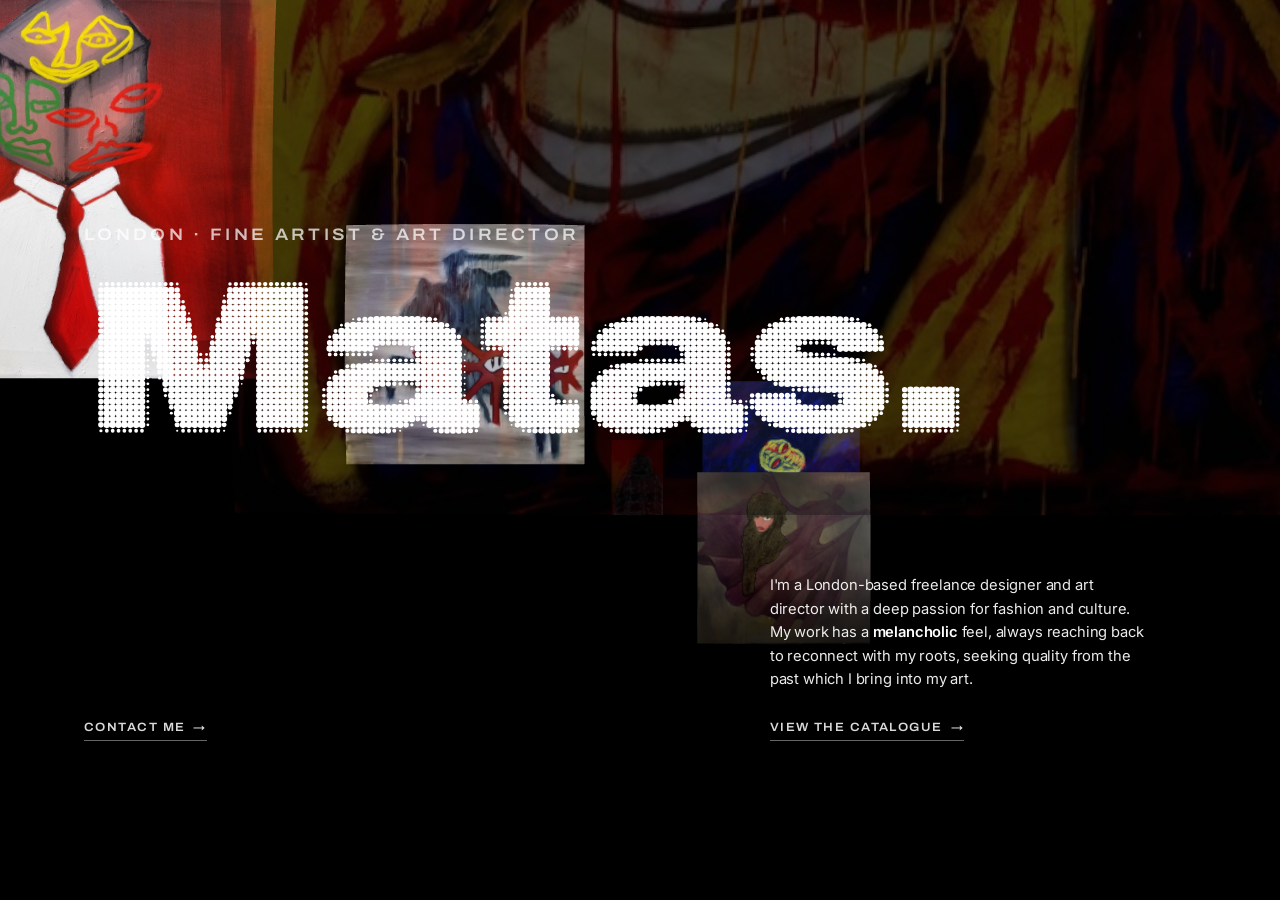
==== index.html @ 2c416d6d "Load paintings fast: 800px copies for the gallery, fade panels in once loaded The 3D gallery showed " ====
<!doctype html>
<html lang="en">
<head>
<meta charset="utf-8">
<meta name="viewport" content="width=device-width, initial-scale=1">
<title>Matas — London Fine Artist | Original Expressionist Paintings</title>
<meta name="description" content="Original expressionist paintings by Matas, London-based fine artist and art director. Oil and acrylic on canvas and banknotes, exploring identity and the self.">
<link rel="canonical" href="https://mat4s.com/">
<meta name="robots" content="index, follow, max-image-preview:large">
<meta name="author" content="Matas">
<meta name="theme-color" content="#000000">
<meta name="apple-mobile-web-app-status-bar-style" content="black-translucent">
<meta property="og:type" content="website">
<meta property="og:site_name" content="Matas — Fine Art">
<meta property="og:title" content="Matas — London Fine Artist | Original Expressionist Paintings">
<meta property="og:description" content="Original expressionist paintings by Matas, London-based fine artist and art director. Oil and acrylic on canvas and banknotes, exploring identity and the self.">
<meta property="og:url" content="https://mat4s.com/">
<meta property="og:image" content="https://mat4s.com/assets/img-new-10.jpg">
<meta property="og:image:alt" content="Painting by Matas, London-based fine artist">
<meta property="og:locale" content="en_GB">
<meta name="twitter:card" content="summary_large_image">
<meta name="twitter:title" content="Matas — London Fine Artist | Original Expressionist Paintings">
<meta name="twitter:description" content="Original expressionist paintings by Matas, London-based fine artist and art director. Oil and acrylic on canvas and banknotes, exploring identity and the self.">
<meta name="twitter:image" content="https://mat4s.com/assets/img-new-10.jpg">
<link rel="icon" href="favicon.svg" type="image/svg+xml">
<link rel="icon" href="favicon-32.png" sizes="32x32" type="image/png">
<link rel="icon" href="icon-512.png" sizes="512x512" type="image/png">
<link rel="apple-touch-icon" href="apple-touch-icon.png">
<link rel="preconnect" href="https://fonts.googleapis.com"><link rel="preconnect" href="https://fonts.gstatic.com" crossorigin><link href="https://fonts.googleapis.com/css2?family=Archivo:wdth,wght@100..125,500..900&family=Inter:wght@400;500;600&display=swap" rel="stylesheet">
<link rel="stylesheet" href="styles.css?v=mvtrc8kt">
</head>
<script type="application/ld+json">{"@context":"https://schema.org","@type":"Person","name":"Matas","alternateName":"Matas — Fine Artist","url":"https://mat4s.com","email":"mailto:matas@mail.com","jobTitle":["Fine Artist","Painter","Art Director"],"hasOccupation":{"@type":"Occupation","name":"Fine Artist","occupationLocation":{"@type":"City","name":"London"}},"description":"London-based fine artist and art director working in oil and acrylic on canvas and on banknotes, exploring identity, corruption, money and the erosion of the self.","disambiguatingDescription":"Contemporary expressionist painter based in London, not the Danish retail chain of the same name.","address":{"@type":"PostalAddress","addressLocality":"London","addressCountry":"GB"},"nationality":{"@type":"Country","name":"Lithuania"},"knowsAbout":["Expressionist painting","Oil painting","Contemporary art","Figurative painting","Art direction"],"sameAs":["https://www.instagram.com/bloodtvx/"],"mainEntityOfPage":{"@type":"WebPage","@id":"https://mat4s.com/"}}</script>
<script type="application/ld+json">{"@context":"https://schema.org","@type":"WebSite","name":"Matas — Fine Art","url":"https://mat4s.com","inLanguage":"en-GB","author":{"@type":"Person","name":"Matas"}}</script>
<body class="gallery-page">
  <div class="gallery-overlay">
    <div class="gallery-root"><canvas id="gl" aria-hidden="true"></canvas></div>
    <section class="hero">
      <div class="wrap">
        <div class="hero-grid">
          <div>
            <p class="hero-role">London · Fine Artist &amp; Art Director</p>
            <h1 class="hero-mark outline">Matas<span class="dot">.</span></h1>
          </div>
          <div class="hero-foot">
            <nav class="hero-nav" aria-label="Sections">
              <a class="g-catalogue g-contact-desktop" href="mailto:matas@mail.com">Contact me <span aria-hidden="true">&rarr;</span></a>
            </nav>
            <div>
              <p class="hero-lede">I'm a London-based freelance designer and art director with a deep passion for fashion and culture. My work has a <span class="accent">melancholic</span> feel, always reaching back to reconnect with my roots, seeking quality from the past which I bring into my art.</p>
              <div class="g-links">
                <a class="g-catalogue" href="art.html">View the catalogue <span aria-hidden="true">&rarr;</span></a>
                <a class="g-catalogue g-contact-mobile" href="mailto:matas@mail.com">Contact me <span aria-hidden="true">&rarr;</span></a>
              </div>
            </div>
          </div>
        </div>
      </div>
    </section>
  </div>

  <!-- Text alternative for the WebGL gallery above. The canvas is aria-hidden,
       so this is the only way screen readers (and search crawlers) can reach the
       work shown in it. Same content, non-visual form. -->
  <section class="sr-only" aria-label="Paintings shown in the gallery">
    <h2>Paintings by Matas, London fine artist</h2>
    <p>Matas is a fine artist and painter based in London, working in oil and acrylic
    on canvas and on banknotes. These original expressionist paintings by Matas circle
    identity, corruption, money and the slow erosion of the self. Matas is available
    for commissions and gallery enquiries in London and internationally.</p>
    <ul>
      <li><a href="art.html">Work 018 — Oil on canvas, 2026, 110 × 200 cm</a></li>
      <li><a href="art.html">Work 017 — Oil on canvas, 2026, 200 × 200 cm</a></li>
      <li><a href="art.html">Work 015 — Oil on canvas, 2026, 75 × 70 cm</a></li>
      <li><a href="art.html">Work 014 — Oil on canvas, 2026, 60 × 60 cm</a></li>
      <li><a href="art.html">Work 013 — Oil on canvas, 2026, 100 × 100 cm</a></li>
      <li><a href="art.html">Work 012 — Oil on canvas, 2025, 120 × 120 cm</a></li>
      <li><a href="art.html">Work 011 — Oil on canvas, 2025, 60 × 60 cm</a></li>
      <li><a href="art.html">Work 010 — Acrylic on canvas, 2024, 100 × 150 cm</a></li>
      <li><a href="art.html">Work 009 — Acrylic on bank note, 2024, 15.5 × 6.6 cm</a></li>
      <li><a href="art.html">Work 008 — Acrylic on bank note, 2024, 15.1 × 6.5 cm</a></li>
      <li><a href="art.html">Work 007 — Oil and acrylic on canvas, 2024, 30 × 30 cm</a></li>
      <li><a href="art.html">Work 006 — Acrylic on canvas, 2023, 100 × 150 cm</a></li>
      <li><a href="art.html">Work 001.1 — Acrylic on bank note, 2023, 15.6 × 6.6 cm</a></li>
      <li><a href="art.html">Work 005 — Oil on canvas, 2022, 100 × 150 cm</a></li>
      <li><a href="art.html">Work 004 — Acrylic on canvas, 2022, 50 × 50 cm</a></li>
      <li><a href="art.html">Work 003 — Acrylic on canvas, 2022, 100 × 150 cm</a></li>
      <li><a href="art.html">Work 002 — Acrylic on canvas, 2022, 50 × 70 cm</a></li>
      <li><a href="art.html">Work 001 — Acrylic on canvas, 2022, 100 × 150 cm</a></li>
    </ul>
    <p><a href="art.html">View the full catalogue of 18 paintings</a></p>
  </section>

  <noscript>
    <div class="g-fallback">
      <p class="g-fallback-mark">Matas<span class="dot">.</span></p>
      <p>London-based fine artist. <a href="art.html">View the catalogue</a> · <a href="mailto:matas@mail.com">Contact</a></p>
    </div>
  </noscript>

  <script>window.__MATAS_WORKS__ = ["assets/thumbs/img-cd3be181-369c-4c3b-9103-0a0d3c45fcec.jpg","assets/thumbs/img-d51b01d7-4450-4bf9-b7cd-f0d9324e289b.jpg","assets/thumbs/img-a86574f8-7e68-40d0-95b6-8b289221bf09.jpg","assets/thumbs/img-b364f682-e3d1-416a-80cf-90b556a73d99.jpg","assets/thumbs/img-b01cbe59-e2d8-43f0-8ff6-9f8cd67b78cc.jpg","assets/thumbs/img-81e28c86-865a-480e-8396-a0b910a30fb2.jpg","assets/thumbs/img-8b59a1f1-c239-43d4-9979-f3254cedb56a.jpg","assets/thumbs/img-45a74f5e-d016-427e-a1b7-248f466e1ce7.jpg","assets/thumbs/img-8d0863b2-504a-43ad-9a31-b4f67ece96c8.jpg","assets/thumbs/img-9c4986b9-90ee-48c9-8bc0-05dc934ac0ad.jpg","assets/thumbs/img-a5b54075-f5e3-4a4c-98c6-930391dec989.jpg","assets/thumbs/img-8cd8e54d-08d6-4fa5-ba80-a523fd7424c2.jpg","assets/thumbs/img-new-05.jpg","assets/thumbs/img-new-06.jpg","assets/thumbs/img-new-07.jpg","assets/thumbs/img-new-08.jpg","assets/thumbs/img-new-10.jpg","assets/thumbs/img-new-11.jpg"];</script>
  <script type="importmap">{"imports":{"three":"./vendor/three.module.min.js"}}</script>
  <script type="module" src="gallery.js?v=mvtrc8kt"></script>
  <script type="module" src="halftone.js?v=mvtrc8kt"></script>
</body></html>
---- styles.css ----
/* =========================================================================
   Matas — fine art portfolio
   Soft Structuralism: silver-grey field, massive wide display type,
   floating works with soft diffused shadows, one electric-blue accent.
   ========================================================================= */

:root {
  --bg:        #f1f1ef;
  --bg-tint:   #e9e9e6;
  --ink:       #161616;
  --muted:     #6f6f6c;
  --faint:     #9b9b97;
  --line:      rgba(22, 22, 22, 0.12);
  --line-soft: rgba(22, 22, 22, 0.07);
  --accent:    #4300ff;
  --accent-12: rgba(67, 0, 255, 0.12);
  --paper:     #fbfbfa;

  /* deep electric blue used full-bleed on the home page */
  --blue:      #4300ff;
  --blue-deep: #2e00c4;
  --outline:   #ececec;   /* near-white text outline, matches original */

  --display: "Archivo", "Arial Narrow", system-ui, sans-serif;
  --body:    "Inter", system-ui, -apple-system, sans-serif;

  --shadow-rest:  0 18px 40px -28px rgba(20, 20, 35, 0.45);
  --shadow-lift:  0 50px 90px -40px rgba(20, 20, 40, 0.55);

  --ease: cubic-bezier(0.32, 0.72, 0, 1);
  --maxw: 1240px;
  --gutter: clamp(20px, 5vw, 72px);
}

/* ----- reset ----------------------------------------------------------- */
*, *::before, *::after { box-sizing: border-box; }
html { -webkit-text-size-adjust: 100%; scroll-behavior: smooth; }
body {
  margin: 0;
  background: var(--bg);
  color: var(--ink);
  font-family: var(--body);
  font-size: 16px;
  line-height: 1.5;
  letter-spacing: -0.01em;
  -webkit-font-smoothing: antialiased;
  text-rendering: optimizeLegibility;
  overflow-x: hidden;
}
img { display: block; max-width: 100%; height: auto; }
a { color: inherit; text-decoration: none; }
button { font: inherit; }

::selection { background: var(--accent); color: #fff; }

/* ----- home: deep-blue field, white type ------------------------------- */
body.theme-blue {
  background: var(--blue);
  color: #fff;
}
body.theme-blue ::selection { background: #fff; color: var(--blue); }

/* subtle paper grain over the whole field */
body::after {
  content: "";
  position: fixed;
  inset: 0;
  z-index: 60;
  pointer-events: none;
  opacity: 0.035;
  background-image: url("data:image/svg+xml;utf8,<svg xmlns='http://www.w3.org/2000/svg' width='160' height='160'><filter id='n'><feTurbulence type='fractalNoise' baseFrequency='0.85' numOctaves='2' stitchTiles='stitch'/></filter><rect width='100%25' height='100%25' filter='url(%23n)'/></svg>");
  mix-blend-mode: multiply;
}

/* screen-reader-only: text alternatives for canvas/visual content. Present in
   the DOM and read by assistive tech and crawlers, but not painted. */
.sr-only {
  position: absolute;
  width: 1px; height: 1px;
  padding: 0; margin: -1px;
  overflow: hidden;
  clip: rect(0, 0, 0, 0);
  white-space: nowrap;
  border: 0;
}

/* ----- layout helpers -------------------------------------------------- */
.wrap { width: 100%; max-width: var(--maxw); margin: 0 auto; padding-inline: var(--gutter); }
.eyebrow {
  font-size: 11px;
  letter-spacing: 0.28em;
  text-transform: uppercase;
  color: var(--faint);
  font-weight: 500;
}

/* =========================================================================
   Header / nav
   ========================================================================= */
.site-head {
  position: fixed;
  top: 0; left: 0; right: 0;
  z-index: 50;
  display: flex;
  align-items: center;
  justify-content: space-between;
  padding: clamp(16px, 2.4vw, 26px) var(--gutter);
  color: var(--ink);
}
body.theme-blue .site-head { color: #fff; }

/* home only: top bar is hidden until you scroll past the hero, then it
   slides in as a translucent bar */
.site-head.autohide {
  transform: translateY(-115%);
  opacity: 0;
  pointer-events: none;
  transition: transform 0.55s var(--ease), opacity 0.4s var(--ease), background 0.4s var(--ease);
}
.site-head.autohide.shown {
  transform: none;
  opacity: 1;
  pointer-events: auto;
  background: rgba(38, 0, 175, 0.94);   /* solid enough that white nav always reads, even over the white section */
  -webkit-backdrop-filter: blur(12px);
          backdrop-filter: blur(12px);
  border-bottom: 1px solid rgba(255, 255, 255, 0.16);
}
/* keep the brand + nav white whenever the bar is shown */
.site-head.autohide.shown, .site-head.autohide.shown .brand .dot { color: #fff; }
.autohide-sentinel { display: block; width: 1px; height: 1px; }
@media (prefers-reduced-motion: reduce) {
  .site-head.autohide { transition: opacity 0.2s linear; }
}

.brand {
  font-family: var(--display);
  font-weight: 800;
  font-stretch: 125%;
  font-size: 18px;
  letter-spacing: 0.02em;
}
.brand .dot { color: var(--accent); }
body.theme-blue .brand .dot { color: #fff; }

.nav { display: flex; gap: clamp(18px, 2.4vw, 40px); }
.nav a {
  position: relative;
  font-size: 13px;
  letter-spacing: 0.01em;
  padding-block: 4px;
  color: inherit;
}
.nav a::after {
  content: "";
  position: absolute;
  left: 0; bottom: 0;
  width: 100%; height: 1px;
  background: currentColor;
  transform: scaleX(0);
  transform-origin: right;
  transition: transform 0.5s var(--ease);
}
.nav a:hover::after, .nav a:focus-visible::after { transform: scaleX(1); transform-origin: left; }
.nav a[aria-current="page"]::after { transform: scaleX(1); }
.nav .muted-link { opacity: 0.6; }

:focus-visible { outline: 2px solid var(--accent); outline-offset: 3px; border-radius: 2px; }

/* =========================================================================
   Home — hero
   ========================================================================= */
/* outlined display type — transparent fill + stroke, as in the original */
.outline {
  color: transparent;
  -webkit-text-stroke: 1.5px var(--outline);
  text-stroke: 1.5px var(--outline);
  paint-order: stroke fill;
}
@supports not ((-webkit-text-stroke: 1px #000) or (text-stroke: 1px #000)) {
  .outline { color: #fff; }   /* graceful fallback */
}

.hero {
  min-height: 100svh;
  display: flex;
  align-items: center;
  padding-top: clamp(110px, 14vh, 180px);
  padding-bottom: clamp(40px, 7vh, 80px);
}
.hero .wrap { width: 100%; }

.hero-grid { display: grid; grid-template-columns: 1fr; gap: clamp(28px, 5vw, 64px); }
.hero-role {
  font-family: var(--display);
  font-weight: 600;
  font-stretch: 112%;
  font-size: clamp(13px, 1.3vw, 17px);
  text-transform: uppercase;
  letter-spacing: 0.2em;
  color: rgba(255, 255, 255, 0.72);
  margin: 0 0 clamp(14px, 2vw, 26px);
}
.hero-mark {
  font-family: var(--display);
  font-weight: 900;
  font-stretch: 118%;
  line-height: 0.82;
  letter-spacing: -0.012em;
  font-size: clamp(64px, 16.5vw, 260px);
  margin: 0;
  white-space: nowrap;
}
.hero-mark .dot,
.section-title .dot {
  -webkit-text-fill-color: #fff;
  color: #fff;
  -webkit-text-stroke-width: 0;
  text-stroke: 0;
}

/* name above, nav + description below */
.hero-foot {
  display: grid;
  grid-template-columns: 1fr minmax(280px, 0.7fr);
  gap: clamp(28px, 6vw, 90px);
  align-items: end;
  margin-top: clamp(28px, 5vw, 70px);
}
.hero-nav { display: flex; flex-direction: column; gap: 10px; font-size: clamp(15px, 1.4vw, 18px); }
.hero-nav a {
  position: relative; width: max-content;
  font-style: italic;
  border: 1px solid rgba(255, 255, 255, 0.9);
  padding: 8px 18px;
  transition: background 0.35s var(--ease), color 0.35s var(--ease), border-color 0.35s var(--ease);
}
.hero-nav a:hover, .hero-nav a:focus-visible {
  background: #fff; border-color: #fff; color: var(--blue);
}

.hero-lede {
  font-size: clamp(14px, 1.15vw, 16px);
  line-height: 1.6;
  color: rgba(255, 255, 255, 0.92);
  max-width: 42ch;
  margin: 0;
}
.hero-lede .accent { color: #fff; font-weight: 600; }

.scroll-cue {
  display: inline-flex;
  align-items: center;
  gap: 10px;
  margin-top: 26px;
  font-size: 12px;
  letter-spacing: 0.12em;
  text-transform: uppercase;
  color: rgba(255, 255, 255, 0.6);
}
.scroll-cue .line {
  width: 46px; height: 1px; background: #fff; opacity: 0.6;
  transform-origin: left;
  animation: cue 2.4s var(--ease) infinite;
}
@keyframes cue { 0%,100%{ transform: scaleX(0.4);} 50%{ transform: scaleX(1);} }

/* =========================================================================
   Home — full-screen infinite 3D gallery
   ========================================================================= */
.gallery-page {
  height: 100svh;
  overflow: hidden;
  background: #000;
  color: #fff;
  cursor: grab;
}
.gallery-page:active { cursor: grabbing; }
.gallery-page::after { opacity: 0; }   /* drop the paper grain over the gallery */
/* the canvas lives INSIDE .gallery-overlay (not a fixed sibling) so that the
   headline's mix-blend-mode shares one stacking context with it — CSS
   blending only composites within a single stacking context, so a sibling
   .gallery-root under <body> would never be visible to the blend at all */
.gallery-root {
  position: absolute; inset: 0; z-index: 0;
  touch-action: none;
  pointer-events: auto;
}
.gallery-root #gl { display: block; width: 100%; height: 100%; }

.gallery-overlay {
  position: fixed; inset: 0; z-index: 10;
  pointer-events: none;
}
.gallery-overlay a { pointer-events: auto; }
/* the original hero layout, reused as the overlay so positioning is unchanged */
.gallery-overlay .hero { position: relative; z-index: 1; min-height: 100svh; }

/* small text links (catalogue + contact) */
.g-catalogue {
  display: inline-flex; align-items: center; gap: 8px;
  font-family: var(--display); font-weight: 600; font-stretch: 108%;
  text-transform: uppercase; letter-spacing: 0.12em;
  font-size: 12px; color: rgba(255, 255, 255, 0.85);
  border-bottom: 1px solid rgba(255, 255, 255, 0.4);
  padding-bottom: 4px;
  transition: color 0.3s var(--ease), border-color 0.3s var(--ease);
}
.g-catalogue span { transition: transform 0.3s var(--ease); }
.g-catalogue:hover, .g-catalogue:focus-visible { color: #fff; border-color: #fff; }
.g-catalogue:hover span { transform: translateX(4px); }

.g-links { margin-top: 26px; display: flex; flex-direction: column; align-items: flex-start; gap: 14px; }
.g-contact-mobile { display: none; }

/* the contact link sits where the nav buttons were — undo the button styling */
.hero-nav .g-catalogue {
  border: none; border-bottom: 1px solid rgba(255, 255, 255, 0.4);
  padding: 0 0 4px; font-style: normal; width: max-content;
}
.hero-nav .g-catalogue:hover, .hero-nav .g-catalogue:focus-visible {
  background: transparent; color: #fff; border-color: #fff;
}

/* the big Matas inverts against paintings passing behind it (template's
   exclusion blend); eyebrow, lede and links stay untouched */
.gallery-overlay .hero-mark { mix-blend-mode: exclusion; }

/* halftone.js prints the big Matas as dots on a canvas inside the h1, so the
   exclusion blend above still applies; the DOM text stays for selection/SEO
   but goes invisible once the canvas is ready (.is-halftone) */
.gallery-overlay .hero-mark { position: relative; }
.hero-mark .hm-base { display: inline-block; width: 0; height: 0; vertical-align: baseline; }
.hero-mark .hm-canvas { position: absolute; pointer-events: none; }
.gallery-overlay .hero-mark.is-halftone,
.gallery-overlay .hero-mark.is-halftone .dot {
  -webkit-text-stroke-color: transparent; text-stroke-color: transparent;
  -webkit-text-fill-color: transparent; color: transparent;
}

/* desktop: slightly heavier outline on the big Matas */
@media (min-width: 901px) {
  .gallery-overlay .hero-mark { -webkit-text-stroke-width: 2px; text-stroke-width: 2px; }
}

/* mobile: quieter eyebrow; nav buttons gone (space kept); contact joins the links */
@media (max-width: 640px) {
  .gallery-overlay .hero-role { font-size: 10px; letter-spacing: 0.24em; opacity: 0.85; }
  .g-contact-desktop { visibility: hidden; }
  .g-contact-mobile { display: inline-flex; }
  /* smaller so the links read as a footnote to the lede, not louder than it */
  .gallery-overlay .g-catalogue { font-size: 10px; letter-spacing: 0.1em; gap: 6px; }
  .gallery-overlay .g-links { gap: 10px; }
}

.g-fallback { position: fixed; inset: 0; display: flex; flex-direction: column; align-items: center; justify-content: center; gap: 14px; text-align: center; color: #fff; padding: 24px; }
.g-fallback-mark { font-family: var(--display); font-weight: 900; font-size: clamp(48px, 12vw, 140px); margin: 0; line-height: 0.9; }
.g-fallback .dot { color: var(--accent); }
.g-fallback a { color: #fff; text-decoration: underline; text-underline-offset: 3px; }

@media (prefers-reduced-motion: reduce) {
  .gallery-page { cursor: default; }
}

/* =========================================================================
   Home — selected works mosaic
   ========================================================================= */
.works {
  padding-block: clamp(48px, 8vh, 120px);
  border-top: 1px solid rgba(255, 255, 255, 0.18);
}
/* fine-art mosaic sits on its own white band */
.section-light {
  background: #ffffff;
  color: var(--ink);
  border-top: none;
}
.section-light .section-title.outline { -webkit-text-stroke-color: rgba(20, 20, 20, 0.88); text-stroke-color: rgba(20, 20, 20, 0.88); }
.section-light .section-title .dot { -webkit-text-fill-color: var(--accent); color: var(--accent); -webkit-text-stroke-width: 0; }
.section-light .section-link { color: var(--ink); border-bottom-color: rgba(20, 20, 20, 0.3); }
.section-light .section-link:hover { border-bottom-color: var(--ink); }
.section-head {
  display: flex;
  align-items: baseline;
  justify-content: space-between;
  gap: 20px;
  margin-bottom: clamp(28px, 4vw, 56px);
  flex-wrap: wrap;
}
.section-title {
  font-family: var(--display);
  font-weight: 900;
  font-stretch: 122%;
  font-size: clamp(34px, 6vw, 92px);
  letter-spacing: -0.015em;
  line-height: 0.9;
  margin: 0;
}
.works-lead {
  font-family: var(--display);
  font-weight: 700;
  font-stretch: 104%;
  font-size: clamp(18px, 2.4vw, 34px);
  line-height: 1.16;
  letter-spacing: -0.005em;
  text-transform: uppercase;
  max-width: 24ch;
  margin: 0 0 clamp(34px, 5vw, 64px);
}
.section-link {
  display: inline-flex; align-items: center; gap: 10px;
  font-size: 13px; letter-spacing: 0.04em;
  color: #fff;
  padding-bottom: 2px;
  border-bottom: 1px solid rgba(255, 255, 255, 0.35);
  transition: border-color 0.4s var(--ease);
  align-self: flex-end;
}
.section-link:hover { border-bottom-color: #fff; }
.section-link .arrow {
  display: inline-grid; place-items: center;
  width: 32px; height: 32px; border-radius: 50%;
  border: 1px solid rgba(255, 255, 255, 0.45);
  color: #fff;
  transition: transform 0.5s var(--ease), background 0.4s var(--ease), color 0.4s var(--ease);
}
.section-link:hover .arrow { transform: translate(3px, -3px); background: #fff; color: var(--blue); }

/* masonry — full paintings, never cropped */
/* flex-column masonry: full pictures, and a hover that expands cleanly
   (CSS multicol used to clip the scaled tile, so we use real columns) */
.mosaic {
  display: flex;
  align-items: flex-start;
  gap: clamp(12px, 1.6vw, 24px);
}
.mcol {
  flex: 1 1 0;
  min-width: 0;
  display: flex;
  flex-direction: column;
  gap: clamp(12px, 1.6vw, 24px);
}
.tile {
  position: relative;
  display: block;
  background: rgba(0, 0, 0, 0.12);
  transform-origin: center;
  transition: transform 0.55s var(--ease), box-shadow 0.55s var(--ease);
  will-change: transform;
}
.tile img {
  width: 100%;
  height: auto;            /* full picture, natural aspect ratio */
  display: block;
}
.tile figcaption {
  position: absolute;
  left: 0; right: 0; bottom: 0;
  display: flex; justify-content: flex-end; align-items: end;
  padding: 16px 16px 14px;
  font-size: 12px; letter-spacing: 0.06em; text-transform: uppercase;
  color: #fff;
  background: linear-gradient(to top, rgba(0,0,0,0.5), transparent);
  opacity: 0;
  transform: translateY(8px);
  transition: opacity 0.5s var(--ease), transform 0.5s var(--ease);
}
.tile figcaption .num { font-family: var(--display); font-weight: 700; font-stretch: 110%; }
/* the whole work grows from its fixed size: it expands, it does not zoom-crop */
.tile:hover { transform: scale(1.06); z-index: 5; box-shadow: 0 40px 80px -30px rgba(0,0,0,0.55); }
.tile:hover figcaption { opacity: 1; transform: translateY(0); }

@media (max-width: 640px) {
  .mosaic { flex-direction: column; }
  .mcol { width: 100%; }
}

/* =========================================================================
   Projects — home sideways scroller + projects page
   ========================================================================= */
.projects-block { padding-block: clamp(60px, 10vh, 140px); border-top: 1px solid rgba(255, 255, 255, 0.18); }
.projects-sub { margin: 14px 0 0; font-size: clamp(14px, 1.2vw, 17px); color: rgba(255, 255, 255, 0.62); max-width: 44ch; }

/* horizontal scroller (edge-to-edge, snaps, drag or wheel) */
.proj-scroller {
  margin-top: clamp(28px, 4vw, 52px);
  overflow-x: auto; overflow-y: hidden;
  scroll-snap-type: x proximity;
  -webkit-overflow-scrolling: touch;
  padding: 22px var(--gutter) 22px;   /* room so hovered cards don't clip at the top */
  cursor: grab;
  scrollbar-width: thin;
  scrollbar-color: rgba(255,255,255,0.3) transparent;
}
.proj-scroller.dragging { cursor: grabbing; scroll-snap-type: none; user-select: none; }
.proj-scroller::-webkit-scrollbar { height: 4px; }
.proj-scroller::-webkit-scrollbar-track { background: rgba(255,255,255,0.08); }
.proj-scroller::-webkit-scrollbar-thumb { background: rgba(255,255,255,0.3); border-radius: 4px; }
.proj-track { display: inline-flex; gap: clamp(14px, 1.6vw, 22px); padding-right: var(--gutter); }

.proj-card {
  scroll-snap-align: start;
  flex: 0 0 auto;
  width: clamp(238px, 25vw, 320px);
  height: clamp(310px, 32vw, 420px);
  display: flex; flex-direction: column; justify-content: space-between;
  padding: clamp(18px, 1.7vw, 26px);
  border: 1px solid rgba(255, 255, 255, 0.18);
  border-radius: 6px;
  background: linear-gradient(158deg, rgba(255,255,255,0.07), rgba(255,255,255,0.02));
  color: #fff;
  position: relative; overflow: hidden;
  transition: transform 0.5s var(--ease), border-color 0.4s var(--ease), background 0.4s var(--ease);
}
.proj-card:hover, .proj-card:focus-visible {
  transform: translateY(-6px);
  border-color: rgba(255, 255, 255, 0.45);
  background: linear-gradient(158deg, rgba(255,255,255,0.12), rgba(255,255,255,0.03));
  outline: none;
}
.proj-top { display: flex; justify-content: space-between; align-items: center; font-size: 11px; letter-spacing: 0.12em; text-transform: uppercase; color: rgba(255,255,255,0.6); }
.proj-n { font-family: var(--display); font-weight: 700; font-stretch: 110%; }
.proj-mid { flex: 1; display: grid; place-items: center; overflow: hidden; }
.proj-ghost {
  font-family: var(--display); font-weight: 900; font-stretch: 118%;
  font-size: clamp(42px, 5.5vw, 76px);
  color: transparent; -webkit-text-stroke: 1px rgba(255,255,255,0.16);
  white-space: nowrap; transition: -webkit-text-stroke-color 0.4s var(--ease);
}
.proj-card:hover .proj-ghost { -webkit-text-stroke-color: rgba(255,255,255,0.32); }
.proj-title { font-family: var(--display); font-weight: 800; font-stretch: 108%; font-size: clamp(20px, 2vw, 28px); margin: 0 0 8px; }
.proj-meta { display: flex; justify-content: space-between; align-items: center; font-size: 12px; color: rgba(255,255,255,0.55); }
.proj-status { color: rgba(255,255,255,0.85); }

.proj-card-end {
  background: #fff; color: var(--blue); border-color: #fff;
  align-items: flex-start; text-decoration: none;
}
.proj-card-end:hover { transform: translateY(-6px); background: #fff; }
.proj-end-label { font-family: var(--display); font-weight: 800; font-stretch: 108%; font-size: clamp(22px, 2.2vw, 32px); line-height: 1.0; }
.proj-end-arrow { font-size: 30px; line-height: 1; }

.proj-hint { margin: 16px 0 0; font-size: 11px; letter-spacing: 0.18em; text-transform: uppercase; color: rgba(255,255,255,0.42); }

/* projects page */
.projects-page { padding-top: clamp(120px, 16vh, 180px); padding-bottom: clamp(60px, 10vh, 120px); }
.pp-eyebrow { font-size: 11px; letter-spacing: 0.28em; text-transform: uppercase; color: rgba(255,255,255,0.6); margin: 0 0 14px; }
.pp-title { font-family: var(--display); font-weight: 900; font-stretch: 122%; font-size: clamp(58px, 14vw, 200px); line-height: 0.84; letter-spacing: -0.02em; margin: 0; }
.pp-title .dot { -webkit-text-fill-color: #fff; color: #fff; -webkit-text-stroke-width: 0; }
.pp-lead { margin: clamp(22px, 3vw, 32px) 0 0; max-width: 56ch; font-size: clamp(15px, 1.5vw, 18px); line-height: 1.6; color: rgba(255,255,255,0.85); }

.pp-list { margin-top: clamp(40px, 6vw, 80px); border-top: 1px solid rgba(255,255,255,0.16); }
.pp-row {
  display: grid;
  grid-template-columns: 54px 1.5fr 1.1fr 70px 1fr;
  gap: clamp(12px, 2vw, 28px); align-items: center;
  padding: clamp(20px, 2.2vw, 32px) 0;
  border-bottom: 1px solid rgba(255,255,255,0.12);
  color: #fff;
  transition: padding-left 0.45s var(--ease), background 0.4s var(--ease);
}
.pp-row:hover { padding-left: 14px; background: linear-gradient(to right, rgba(255,255,255,0.05), transparent); }
.pp-row-n { font-family: var(--display); font-weight: 700; color: rgba(255,255,255,0.5); font-size: 14px; }
.pp-row-title { font-family: var(--display); font-weight: 800; font-stretch: 106%; font-size: clamp(20px, 2.2vw, 32px); }
.pp-row-cat { color: rgba(255,255,255,0.7); font-size: 14px; }
.pp-row-year { color: rgba(255,255,255,0.5); font-size: 14px; }
.pp-row-status { justify-self: end; font-size: 12px; letter-spacing: 0.06em; text-transform: uppercase; color: rgba(255,255,255,0.6); }

@media (max-width: 760px) {
  .pp-row { grid-template-columns: 40px 1fr auto; row-gap: 4px; }
  .pp-row-cat { grid-column: 2; color: rgba(255,255,255,0.6); }
  .pp-row-year { display: none; }
  .pp-row-status { grid-column: 2 / 4; justify-self: start; }
}

/* =========================================================================
   Art gallery
   ========================================================================= */
.gallery-intro {
  padding-top: clamp(120px, 18vh, 240px);
  padding-bottom: clamp(40px, 8vh, 96px);
}
.gallery-intro h1 {
  font-family: var(--display);
  font-weight: 800;
  font-stretch: 125%;
  font-size: clamp(60px, 15vw, 220px);
  line-height: 0.82;
  letter-spacing: -0.02em;
  margin: 18px 0 0;
}
.gallery-intro h1 .dot { color: var(--accent); }
.gallery-intro .sub {
  margin-top: 28px;
  max-width: 52ch;
  font-size: clamp(15px, 1.5vw, 18px);
  color: var(--muted);
  line-height: 1.6;
}
.gallery-count {
  display: flex; gap: 28px; flex-wrap: wrap;
  margin-top: 34px;
  font-size: 13px; color: var(--faint);
  border-top: 1px solid var(--line);
  padding-top: 18px;
}
.gallery-count b { color: var(--ink); font-weight: 600; }
.gallery-count a { color: inherit; border-bottom: 1px solid var(--line); padding-bottom: 2px; transition: color 0.3s var(--ease), border-color 0.3s var(--ease); }
.gallery-count a:hover, .gallery-count a:focus-visible { color: var(--ink); border-color: var(--ink); }

/* catalogue groups — Available, then the Archive of unavailable work */
.cat-group { scroll-margin-top: 90px; }
.cat-head {
  display: flex; align-items: baseline; justify-content: space-between;
  gap: 16px 28px; flex-wrap: wrap;
  padding-top: clamp(26px, 5vh, 56px);
  margin-bottom: clamp(26px, 5vh, 60px);
  border-top: 1px solid var(--line);
}
.cat-group:first-child .cat-head { border-top: 0; padding-top: 0; }
.cat-head h2 {
  font-family: var(--display);
  font-weight: 800; font-stretch: 118%;
  font-size: clamp(30px, 5vw, 64px);
  line-height: 0.9; letter-spacing: -0.015em;
  margin: 0;
}
.cat-head h2 .dot { color: var(--accent); }
.cat-note {
  margin: 0;
  font-size: 12px; letter-spacing: 0.14em; text-transform: uppercase;
  color: var(--faint);
}

.piece {
  display: grid;
  grid-template-columns: 1fr 1fr;
  gap: clamp(28px, 5vw, 90px);
  align-items: center;
  padding-block: clamp(56px, 9vh, 130px);
  border-top: 1px solid var(--line-soft);
}
.piece:nth-child(even) .piece-media { order: 2; }
.piece-media {
  position: relative;
  border-radius: 3px;
  overflow: hidden;
  box-shadow: var(--shadow-rest);
  background: var(--bg-tint);
  transform-origin: center;
  transition: transform 0.55s var(--ease), box-shadow 0.55s var(--ease);
  will-change: transform;
}
.piece-media img {
  width: 100%; height: 100%;
  object-fit: cover;
}
/* the whole painting grows from its fixed size on hover, it does not zoom-crop */
.piece-media:hover { transform: scale(1.05); z-index: 2; box-shadow: var(--shadow-lift); }
/* click target to open the full-size lightbox */
.piece-zoom {
  position: absolute; inset: 0; z-index: 3;
  border: 0; padding: 0; margin: 0; background: transparent;
  cursor: zoom-in; -webkit-appearance: none; appearance: none;
}
.piece-zoom:focus-visible { outline: 2px solid var(--accent); outline-offset: 4px; }

/* ---- lightbox ---- */
.lightbox {
  position: fixed; inset: 0; z-index: 200;
  display: flex; align-items: center; justify-content: center;
  padding: clamp(16px, 4vw, 56px);
  background: rgba(10, 6, 40, 0.86);
  -webkit-backdrop-filter: blur(8px); backdrop-filter: blur(8px);
  opacity: 0; visibility: hidden;
  transition: opacity 0.4s var(--ease), visibility 0.4s var(--ease);
  cursor: zoom-out;
}
.lightbox.open { opacity: 1; visibility: visible; }
.lightbox-figure { margin: 0; max-width: 100%; max-height: 100%; display: flex; flex-direction: column; align-items: center; gap: 14px; transform: scale(0.96); transition: transform 0.45s var(--ease); }
.lightbox.open .lightbox-figure { transform: scale(1); }
.lightbox-img {
  max-width: 100%; max-height: 82vh;
  width: auto; height: auto; object-fit: contain;
  box-shadow: 0 40px 120px -30px rgba(0,0,0,0.7);
  cursor: default;
}
.lightbox-cap { font-size: 12px; letter-spacing: 0.08em; text-transform: uppercase; color: rgba(255,255,255,0.7); }
.lightbox-close {
  position: absolute; top: clamp(14px, 2vw, 26px); right: clamp(14px, 2vw, 30px);
  width: 46px; height: 46px; border-radius: 50%;
  border: 1px solid rgba(255,255,255,0.3); background: rgba(255,255,255,0.06);
  color: #fff; font-size: 26px; line-height: 1; cursor: pointer;
  display: grid; place-items: center;
  transition: background 0.3s var(--ease), transform 0.3s var(--ease);
}
.lightbox-close:hover { background: rgba(255,255,255,0.16); transform: rotate(90deg); }
body.lb-open { overflow: hidden; }
@media (prefers-reduced-motion: reduce) {
  .lightbox, .lightbox-figure { transition: none; }
}

.piece-num {
  font-family: var(--display);
  font-weight: 800;
  font-stretch: 125%;
  font-size: clamp(40px, 6vw, 86px);
  line-height: 0.9;
  letter-spacing: -0.01em;
  color: var(--ink);
}
.piece-num .slash { color: var(--accent); }
.piece-body { font-size: clamp(14.5px, 1.2vw, 16px); line-height: 1.62; color: #2c2c2a; margin: 22px 0 0; }
.piece-tech { font-size: 13.5px; line-height: 1.6; color: var(--muted); margin: 14px 0 0; }

.spec {
  display: grid;
  grid-template-columns: max-content 1fr;
  gap: 6px 26px;
  margin-top: 28px;
  padding-top: 20px;
  border-top: 1px solid var(--line);
  font-size: 13px;
}
.spec dt { color: var(--faint); letter-spacing: 0.04em; }
.spec dd { margin: 0; color: var(--ink); font-weight: 500; }
.price { font-family: var(--display); font-weight: 700; font-stretch: 110%; }
.price.sold { color: var(--faint); font-weight: 600; text-transform: uppercase; letter-spacing: 0.08em; font-size: 12px; font-stretch: 100%; }
.price.avail { color: var(--accent); }

/* print editions — accent is kept for the original enquiry, so prints read as
   the quieter, transactional option rather than competing with it */
.print-opts { display: flex; flex-direction: column; align-items: flex-start; gap: 7px; }
.print-buy {
  display: inline-flex; align-items: baseline; gap: 10px;
  color: var(--ink);
  border-bottom: 1px solid var(--line);
  padding-bottom: 3px;
  transition: border-color 0.3s var(--ease), color 0.3s var(--ease);
}
.print-buy::after { content: "→"; color: var(--faint); transition: transform 0.3s var(--ease), color 0.3s var(--ease); }
.print-buy:hover, .print-buy:focus-visible { border-color: var(--ink); }
.print-buy:hover::after { transform: translateX(3px); color: var(--ink); }
.print-price { font-family: var(--display); font-weight: 700; font-stretch: 110%; }

/* awaiting a Stripe link — deliberately not a link, so it can't be clicked */
.print-soon { display: inline-flex; align-items: baseline; gap: 10px; color: var(--faint); }
.print-soon-tag {
  font-size: 10px; letter-spacing: 0.12em; text-transform: uppercase;
  border: 1px solid var(--line); border-radius: 2px; padding: 2px 6px;
}
a.price.avail { text-decoration: underline; text-underline-offset: 3px; text-decoration-thickness: 1px; }
a.price.avail:hover { text-decoration-thickness: 2px; }

/* =========================================================================
   Footer
   ========================================================================= */
.foot {
  border-top: 1px solid var(--line);
  padding-block: clamp(60px, 10vh, 140px);
}
body.theme-blue .foot { border-top-color: rgba(255, 255, 255, 0.18); }
.foot-grid {
  display: grid;
  grid-template-columns: 1.4fr 1fr;
  gap: 40px;
  align-items: end;
}
.foot-cta { font-family: var(--display); font-weight: 800; font-stretch: 118%; line-height: 0.9; letter-spacing: -0.015em; margin: 0; }
.foot-cta a { font-size: clamp(34px, 7vw, 96px); display: inline-block; transition: color 0.4s var(--ease); }
.foot-cta a:hover { color: var(--accent); }
body.theme-blue .foot-cta a:hover { color: #fff; opacity: 0.7; }
.foot-meta { font-size: 13px; color: var(--muted); display: flex; flex-direction: column; gap: 8px; }
body.theme-blue .foot-meta { color: rgba(255, 255, 255, 0.75); }
.foot-meta a:hover { color: var(--accent); }
body.theme-blue .foot-meta a:hover { color: #fff; }
.foot-bottom {
  display: flex; justify-content: space-between; flex-wrap: wrap; gap: 16px;
  margin-top: clamp(40px, 7vw, 90px);
  font-size: 12px; color: var(--faint);
  letter-spacing: 0.02em;
}
body.theme-blue .foot-bottom { color: rgba(255, 255, 255, 0.55); }

/* =========================================================================
   Constantine-style motion & line devices  (home / theme-blue)
   ========================================================================= */

/* --- thin rule that draws in --- */
.rule {
  height: 1px;
  background: rgba(255, 255, 255, 0.28);
  transform: scaleX(0);
  transform-origin: left;
  transition: transform 1.1s var(--ease);
}
.rule.in, .in .rule { transform: scaleX(1); }
body:not(.theme-blue) .rule { background: var(--line); }

/* ruler with tick marks (top of hero) */
.ruler {
  position: relative;
  height: 16px;
  border-top: 1px solid rgba(255, 255, 255, 0.28);
  background-image: repeating-linear-gradient(
    to right, rgba(255,255,255,0.28) 0 1px, transparent 1px 56px);
  -webkit-mask-image: linear-gradient(to right, transparent, #000 6%, #000 94%, transparent);
          mask-image: linear-gradient(to right, transparent, #000 6%, #000 94%, transparent);
  transform: scaleX(0);
  transform-origin: center;
  transition: transform 1.3s var(--ease);
}
.ruler.in, .in .ruler { transform: scaleX(1); }

/* small mono labels with corner-arrow glyphs */
.tag {
  font-size: 11px;
  letter-spacing: 0.18em;
  text-transform: uppercase;
  color: rgba(255, 255, 255, 0.62);
  display: inline-flex;
  gap: 7px;
  align-items: center;
}
.tag .g { font-size: 13px; opacity: 0.8; }
body:not(.theme-blue) .tag { color: var(--faint); }

/* --- word-by-word reveal (the signature) --- */
[data-words] { --wstep: 0.045s; }
[data-words] .w { display: inline-block; overflow: hidden; vertical-align: top; }
[data-words] .wi {
  display: inline-block;
  color: rgba(255, 255, 255, 0.22);
  transform: translateY(0.05em);
  transition: color 0.55s var(--ease), transform 0.7s var(--ease);
  transition-delay: calc(var(--i, 0) * var(--wstep));
}
[data-words].in .wi { color: #fff; transform: none; }
[data-words] .wi.dim { color: rgba(255, 255, 255, 0.4); }
[data-words].in .wi.dim { color: rgba(255, 255, 255, 0.5); }   /* two-tone accent words stay quieter */
body:not(.theme-blue) [data-words] .wi { color: rgba(20,20,20,0.18); }
body:not(.theme-blue) [data-words].in .wi { color: var(--ink); }
body:not(.theme-blue) [data-words].in .wi.dim { color: rgba(20,20,20,0.4); }

/* --- corner-bracket image frame --- */
.framed { position: relative; }
.framed .brk {
  position: absolute;
  width: 16px; height: 16px;
  border: 1.5px solid currentColor;
  opacity: 0.9;
  transition: transform 0.7s var(--ease) 0.15s, opacity 0.5s var(--ease);
}
.framed .brk.tl { top: -10px; left: -10px;  border-right: 0; border-bottom: 0; transform: translate(8px, 8px); }
.framed .brk.tr { top: -10px; right: -10px; border-left: 0;  border-bottom: 0; transform: translate(-8px, 8px); }
.framed .brk.bl { bottom: -10px; left: -10px;  border-right: 0; border-top: 0; transform: translate(8px, -8px); }
.framed .brk.br { bottom: -10px; right: -10px; border-left: 0;  border-top: 0; transform: translate(-8px, -8px); }
.framed.in .brk, .in .framed .brk { transform: none; }

/* clip-reveal for images */
.clip { clip-path: inset(0 0 100% 0); transition: clip-path 1s var(--ease); }
.clip img { transform: scale(1.08); transition: transform 1.2s var(--ease); }
.clip.in, .in .clip { clip-path: inset(0 0 0 0); }
.clip.in img, .in .clip img { transform: scale(1); }

/* rotating circular badge */
.badge {
  width: 116px; height: 116px;
  position: relative;
  animation: spin 18s linear infinite;
}
.badge svg { width: 100%; height: 100%; }
.badge text { fill: rgba(255,255,255,0.78); font-size: 9.4px; letter-spacing: 3.1px; text-transform: uppercase; font-family: var(--body); }
.badge .core {
  position: absolute; inset: 50% auto auto 50%; transform: translate(-50%,-50%);
  width: 26px; height: 26px; border-radius: 50%;
  border: 1px solid rgba(255,255,255,0.5);
  display: grid; place-items: center;
}
.badge .core::after { content: "↗"; font-size: 13px; color: #fff; }
@keyframes spin { to { transform: rotate(360deg); } }

/* marquee strip */
.marquee {
  border-top: 1px solid rgba(255,255,255,0.18);
  border-bottom: 1px solid rgba(255,255,255,0.18);
  overflow: hidden;
  padding-block: clamp(14px, 2vw, 22px);
}
.marquee-track {
  display: inline-flex;
  gap: 0;
  white-space: nowrap;
  animation: marq 32s linear infinite;
  will-change: transform;
}
.marquee:hover .marquee-track { animation-play-state: paused; }
.marquee-track span {
  font-family: var(--display);
  font-weight: 800;
  font-stretch: 110%;
  font-size: clamp(20px, 3vw, 40px);
  letter-spacing: 0.01em;
  padding-inline: 0.5em;
  color: transparent;
  -webkit-text-stroke: 1px rgba(255,255,255,0.85);
}
.marquee-track .solid { color: #fff; -webkit-text-stroke: 0; }
.marquee-track .star { -webkit-text-stroke: 0; color: rgba(255,255,255,0.6); }
@keyframes marq { to { transform: translateX(-50%); } }

/* statement section */
.statement { padding-block: clamp(80px, 14vh, 200px); border-top: 1px solid rgba(255,255,255,0.18); }
.statement-head {
  font-family: var(--display);
  font-weight: 800;
  font-stretch: 110%;
  font-size: clamp(26px, 4.4vw, 64px);
  line-height: 1.04;
  letter-spacing: -0.01em;
  text-align: center;
  max-width: 18ch;
  margin: 0 auto;
}

/* =========================================================================
   Scroll reveal
   ========================================================================= */
.reveal { opacity: 0; transform: translateY(34px); filter: blur(6px); transition: opacity 0.9s var(--ease), transform 0.9s var(--ease), filter 0.9s var(--ease); }
.reveal.in { opacity: 1; transform: none; filter: none; }
.reveal.d1 { transition-delay: 0.08s; }
.reveal.d2 { transition-delay: 0.16s; }
.reveal.d3 { transition-delay: 0.24s; }

/* load animation for hero */
.load { opacity: 0; transform: translateY(28px); }
.loaded .load { animation: rise 1.1s var(--ease) forwards; }
.loaded .load.l1 { animation-delay: 0.05s; }
.loaded .load.l2 { animation-delay: 0.18s; }
.loaded .load.l3 { animation-delay: 0.30s; }
.loaded .load.l4 { animation-delay: 0.42s; }
@keyframes rise { to { opacity: 1; transform: none; } }

/* =========================================================================
   Responsive
   ========================================================================= */
@media (max-width: 900px) {
  .hero-foot { grid-template-columns: 1fr; align-items: start; gap: 26px; }
  .piece { grid-template-columns: 1fr; gap: 26px; }
  .piece:nth-child(even) .piece-media { order: 0; }
  .foot-grid { grid-template-columns: 1fr; align-items: start; }
}
@media (max-width: 560px) {
  .nav { gap: 16px; }
  .nav .hide-sm { display: none; }
}

@media (prefers-reduced-motion: reduce) {
  * { animation: none !important; transition-duration: 0.001ms !important; scroll-behavior: auto !important; }
  .reveal { opacity: 1; transform: none; filter: none; }
  .load { opacity: 1; transform: none; }
}

/* =========================================================================
   Cart + card checkout (cart.js) — originals and prints on the catalogue
   ========================================================================= */
.buy-line { display: inline-flex; align-items: baseline; flex-wrap: wrap; gap: 6px 12px; }
.print-size { color: var(--ink); }
.cart-add {
  font: inherit; font-family: var(--display); font-weight: 600; font-stretch: 108%;
  font-size: 11px; letter-spacing: 0.12em; text-transform: uppercase;
  color: var(--accent); background: none; border: 1px solid var(--accent-12);
  border-radius: 2px; padding: 4px 9px; cursor: pointer;
  transition: background 0.25s var(--ease), color 0.25s var(--ease), border-color 0.25s var(--ease);
}
.cart-add:hover, .cart-add:focus-visible { background: var(--accent); color: #fff; border-color: var(--accent); }
.cart-add.is-in { color: var(--ink); border-color: var(--line); }
.cart-add:disabled { cursor: default; background: none; color: var(--faint); border-color: var(--line); }

.cart-fab {
  position: fixed; right: clamp(16px, 3vw, 32px); bottom: clamp(16px, 3vw, 32px); z-index: 60;
  display: inline-flex; align-items: center; gap: 10px;
  font-family: var(--display); font-weight: 600; font-stretch: 108%; font-size: 12px;
  letter-spacing: 0.12em; text-transform: uppercase;
  color: #fff; background: var(--ink); border: 0; border-radius: 999px; padding: 12px 18px; cursor: pointer;
  box-shadow: var(--shadow-rest);
}
.cart-fab[hidden] { display: none; }
.cart-fab .cart-count {
  min-width: 22px; height: 22px; border-radius: 11px; background: var(--accent);
  display: inline-grid; place-items: center; font-size: 11px; letter-spacing: 0;
}
.cart-fab.bump { animation: cart-bump 0.45s var(--ease); }
@keyframes cart-bump { 40% { transform: scale(1.08); } }

.cart-scrim {
  position: fixed; inset: 0; z-index: 70; background: rgba(15, 15, 18, 0.28);
  opacity: 0; transition: opacity 0.3s var(--ease);
}
.cart-scrim.on { opacity: 1; }
.cart {
  position: fixed; top: 0; right: 0; bottom: 0; z-index: 80;
  width: min(400px, 100vw); display: flex; flex-direction: column;
  background: var(--paper); color: var(--ink); box-shadow: var(--shadow-lift);
  transform: translateX(104%); transition: transform 0.38s var(--ease);
  visibility: hidden;
}
.cart.open { transform: none; visibility: visible; }
.cart:not(.open) { transition: transform 0.38s var(--ease), visibility 0s 0.38s; }
.cart-head {
  display: flex; align-items: center; justify-content: space-between;
  padding: 22px 22px 16px; border-bottom: 1px solid var(--line);
}
.cart-head h2 {
  margin: 0; font-family: var(--display); font-weight: 800; font-stretch: 118%;
  font-size: 22px; display: flex; align-items: center; gap: 10px;
}
.cart-head .cart-count { font-size: 13px; color: var(--faint); font-weight: 600; }
.cart-close { font-size: 26px; line-height: 1; background: none; border: 0; color: var(--muted); cursor: pointer; padding: 4px 8px; }
.cart-close:hover { color: var(--ink); }
.cart-items { list-style: none; margin: 0; padding: 8px 22px; overflow-y: auto; flex: 1; min-height: 0; }
.cart-empty { margin: 0; padding: 0 22px; color: var(--muted); font-size: 14px; }
.cart-empty[hidden] { display: none; }
.cart-line {
  display: grid; grid-template-columns: 58px 1fr auto; gap: 14px; align-items: start;
  padding: 14px 0; border-bottom: 1px solid var(--line-soft);
  animation: cart-in 0.28s var(--ease);
}
@keyframes cart-in { from { opacity: 0; transform: translateY(6px); } }
.cart-line img { width: 58px; height: 58px; object-fit: cover; border-radius: 2px; background: var(--bg-tint); }
.cart-line-name { margin: 0; font-family: var(--display); font-weight: 700; font-stretch: 108%; font-size: 14px; }
.cart-line-detail { margin: 2px 0 0; font-size: 12.5px; color: var(--muted); }
.cart-line-row { display: flex; align-items: center; justify-content: space-between; margin-top: 8px; gap: 10px; }
.cart-line-price { font-family: var(--display); font-weight: 700; font-stretch: 110%; font-size: 14px; }
.cart-one { font-size: 11px; letter-spacing: 0.1em; text-transform: uppercase; color: var(--faint); }
.cart-qty { display: inline-flex; align-items: center; border: 1px solid var(--line); border-radius: 2px; }
.cart-qty button { width: 28px; height: 26px; background: none; border: 0; cursor: pointer; font-size: 15px; color: var(--ink); }
.cart-qty button:disabled { color: var(--faint); cursor: default; }
.cart-qty span { min-width: 22px; text-align: center; font-size: 13px; }
.cart-remove { background: none; border: 0; color: var(--faint); font-size: 18px; cursor: pointer; padding: 0 2px; line-height: 1; }
.cart-remove:hover { color: var(--ink); }
.cart-foot { padding: 18px 22px 24px; border-top: 1px solid var(--line); }
.cart-total {
  display: flex; justify-content: space-between; align-items: baseline;
  font-family: var(--display); font-weight: 700; font-stretch: 110%; font-size: 15px;
}
.cart-sum { font-size: 22px; font-variant-numeric: tabular-nums; }
.cart-note { margin: 8px 0 16px; font-size: 12px; line-height: 1.5; color: var(--muted); }
.cart-checkout {
  width: 100%; padding: 14px 18px; border: 0; border-radius: 2px; cursor: pointer;
  font-family: var(--display); font-weight: 600; font-stretch: 108%; font-size: 13px;
  letter-spacing: 0.14em; text-transform: uppercase; color: #fff; background: var(--accent);
  transition: background 0.25s var(--ease);
}
.cart-checkout:hover { background: var(--blue-deep); }
.cart-checkout:disabled { background: var(--bg-tint); color: var(--faint); cursor: default; }
.cart-error { margin: 12px 0 0; font-size: 12.5px; color: #b3261e; }
.order-toast {
  position: fixed; left: 50%; bottom: 28px; z-index: 90; transform: translateX(-50%);
  max-width: min(92vw, 520px); padding: 14px 20px; border-radius: 2px;
  background: var(--ink); color: #fff; font-size: 14px; box-shadow: var(--shadow-lift);
  transition: opacity 0.5s var(--ease);
}
.order-toast.gone { opacity: 0; pointer-events: none; }
@media (prefers-reduced-motion: reduce) {
  .cart, .cart-scrim, .cart-line, .cart-fab.bump { transition: none; animation: none; }
}
.cart-region { border: 0; padding: 0; margin: 0 0 14px; display: flex; flex-wrap: wrap; align-items: center; gap: 8px 10px; }
.cart-region legend { float: left; margin-right: 6px; font-size: 12.5px; color: var(--muted); }
.cart-region label { position: relative; cursor: pointer; }
.cart-region input { position: absolute; opacity: 0; inset: 0; margin: 0; cursor: pointer; }
.cart-region span {
  display: inline-block; padding: 6px 12px; border: 1px solid var(--line); border-radius: 2px;
  font-family: var(--display); font-weight: 600; font-stretch: 108%; font-size: 11px;
  letter-spacing: 0.12em; text-transform: uppercase; color: var(--muted);
  transition: border-color 0.2s var(--ease), color 0.2s var(--ease), background 0.2s var(--ease);
}
.cart-region input:checked + span { border-color: var(--ink); color: var(--ink); background: var(--bg); }
.cart-region input:focus-visible + span { outline: 2px solid var(--accent); outline-offset: 2px; }
.cart-row { display: flex; justify-content: space-between; font-size: 13px; color: var(--muted); margin-bottom: 6px; }
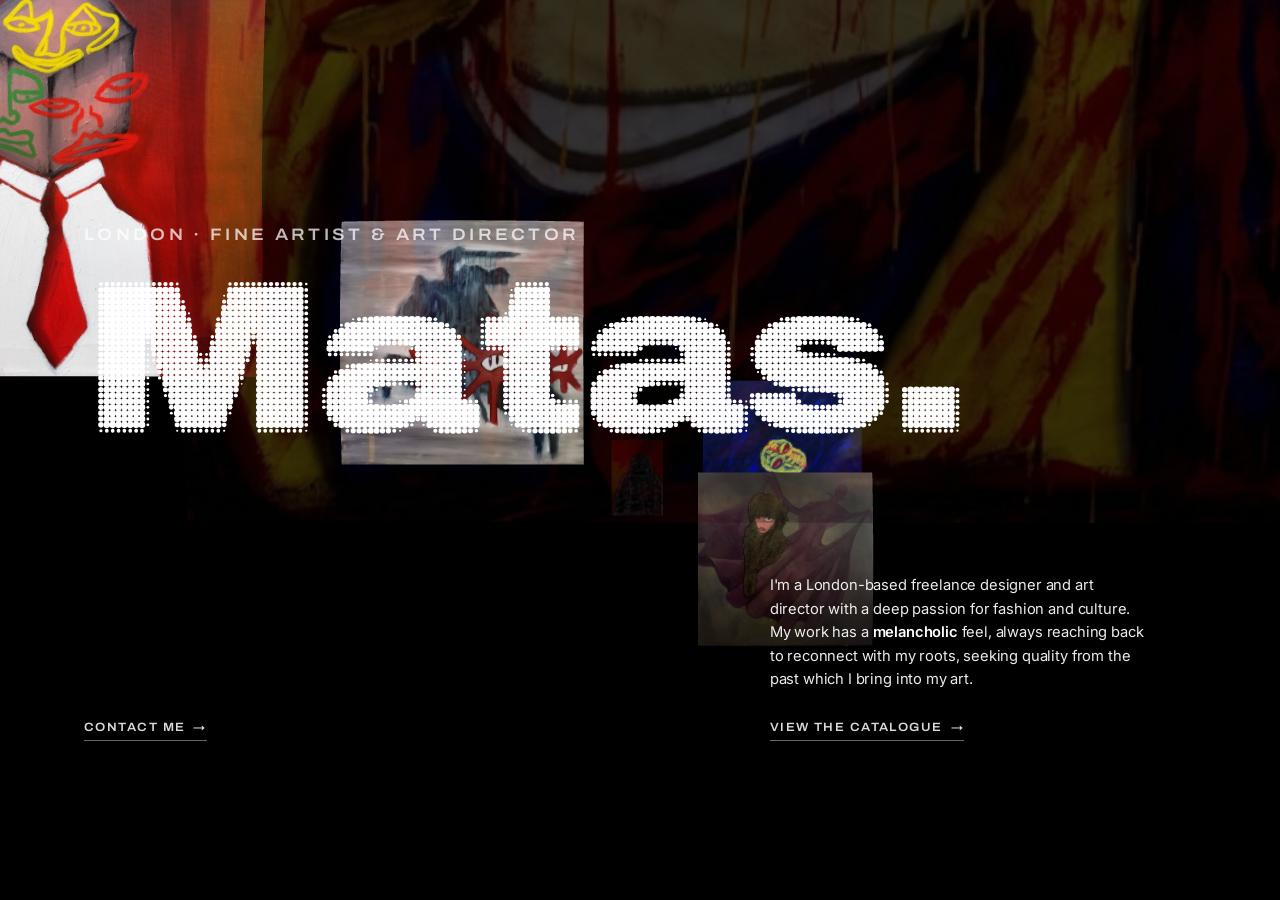
==== commit 04e13b20: "Temporary hidden £1 test item (art.html?testpay) for a live payment test Co-Authored-By: Claude Opus" ====
--- a/index.html
+++ b/index.html
@@ -27,7 +27,7 @@
 <link rel="icon" href="icon-512.png" sizes="512x512" type="image/png">
 <link rel="apple-touch-icon" href="apple-touch-icon.png">
 <link rel="preconnect" href="https://fonts.googleapis.com"><link rel="preconnect" href="https://fonts.gstatic.com" crossorigin><link href="https://fonts.googleapis.com/css2?family=Archivo:wdth,wght@100..125,500..900&family=Inter:wght@400;500;600&display=swap" rel="stylesheet">
-<link rel="stylesheet" href="styles.css?v=mvtrc8kt">
+<link rel="stylesheet" href="styles.css?v=mvtrqg8a">
 </head>
 <script type="application/ld+json">{"@context":"https://schema.org","@type":"Person","name":"Matas","alternateName":"Matas — Fine Artist","url":"https://mat4s.com","email":"mailto:matas@mail.com","jobTitle":["Fine Artist","Painter","Art Director"],"hasOccupation":{"@type":"Occupation","name":"Fine Artist","occupationLocation":{"@type":"City","name":"London"}},"description":"London-based fine artist and art director working in oil and acrylic on canvas and on banknotes, exploring identity, corruption, money and the erosion of the self.","disambiguatingDescription":"Contemporary expressionist painter based in London, not the Danish retail chain of the same name.","address":{"@type":"PostalAddress","addressLocality":"London","addressCountry":"GB"},"nationality":{"@type":"Country","name":"Lithuania"},"knowsAbout":["Expressionist painting","Oil painting","Contemporary art","Figurative painting","Art direction"],"sameAs":["https://www.instagram.com/bloodtvx/"],"mainEntityOfPage":{"@type":"WebPage","@id":"https://mat4s.com/"}}</script>
 <script type="application/ld+json">{"@context":"https://schema.org","@type":"WebSite","name":"Matas — Fine Art","url":"https://mat4s.com","inLanguage":"en-GB","author":{"@type":"Person","name":"Matas"}}</script>
@@ -99,6 +99,6 @@
 
   <script>window.__MATAS_WORKS__ = ["assets/thumbs/img-cd3be181-369c-4c3b-9103-0a0d3c45fcec.jpg","assets/thumbs/img-d51b01d7-4450-4bf9-b7cd-f0d9324e289b.jpg","assets/thumbs/img-a86574f8-7e68-40d0-95b6-8b289221bf09.jpg","assets/thumbs/img-b364f682-e3d1-416a-80cf-90b556a73d99.jpg","assets/thumbs/img-b01cbe59-e2d8-43f0-8ff6-9f8cd67b78cc.jpg","assets/thumbs/img-81e28c86-865a-480e-8396-a0b910a30fb2.jpg","assets/thumbs/img-8b59a1f1-c239-43d4-9979-f3254cedb56a.jpg","assets/thumbs/img-45a74f5e-d016-427e-a1b7-248f466e1ce7.jpg","assets/thumbs/img-8d0863b2-504a-43ad-9a31-b4f67ece96c8.jpg","assets/thumbs/img-9c4986b9-90ee-48c9-8bc0-05dc934ac0ad.jpg","assets/thumbs/img-a5b54075-f5e3-4a4c-98c6-930391dec989.jpg","assets/thumbs/img-8cd8e54d-08d6-4fa5-ba80-a523fd7424c2.jpg","assets/thumbs/img-new-05.jpg","assets/thumbs/img-new-06.jpg","assets/thumbs/img-new-07.jpg","assets/thumbs/img-new-08.jpg","assets/thumbs/img-new-10.jpg","assets/thumbs/img-new-11.jpg"];</script>
   <script type="importmap">{"imports":{"three":"./vendor/three.module.min.js"}}</script>
-  <script type="module" src="gallery.js?v=mvtrc8kt"></script>
-  <script type="module" src="halftone.js?v=mvtrc8kt"></script>
+  <script type="module" src="gallery.js?v=mvtrqg8a"></script>
+  <script type="module" src="halftone.js?v=mvtrqg8a"></script>
 </body></html>
--- a/styles.css
+++ b/styles.css
@@ -1079,3 +1079,7 @@
 .cart-region input:checked + span { border-color: var(--ink); color: var(--ink); background: var(--bg); }
 .cart-region input:focus-visible + span { outline: 2px solid var(--accent); outline-offset: 2px; }
 .cart-row { display: flex; justify-content: space-between; font-size: 13px; color: var(--muted); margin-bottom: 6px; }
+.test-pay { position: fixed; left: 16px; bottom: 16px; z-index: 60; display: flex; align-items: center; gap: 12px;
+  padding: 10px 14px; background: #fff3c4; border: 1px solid #e5c95c; border-radius: 2px; font-size: 13px; }
+.test-pay[hidden] { display: none; }
+.test-pay p { margin: 0; }
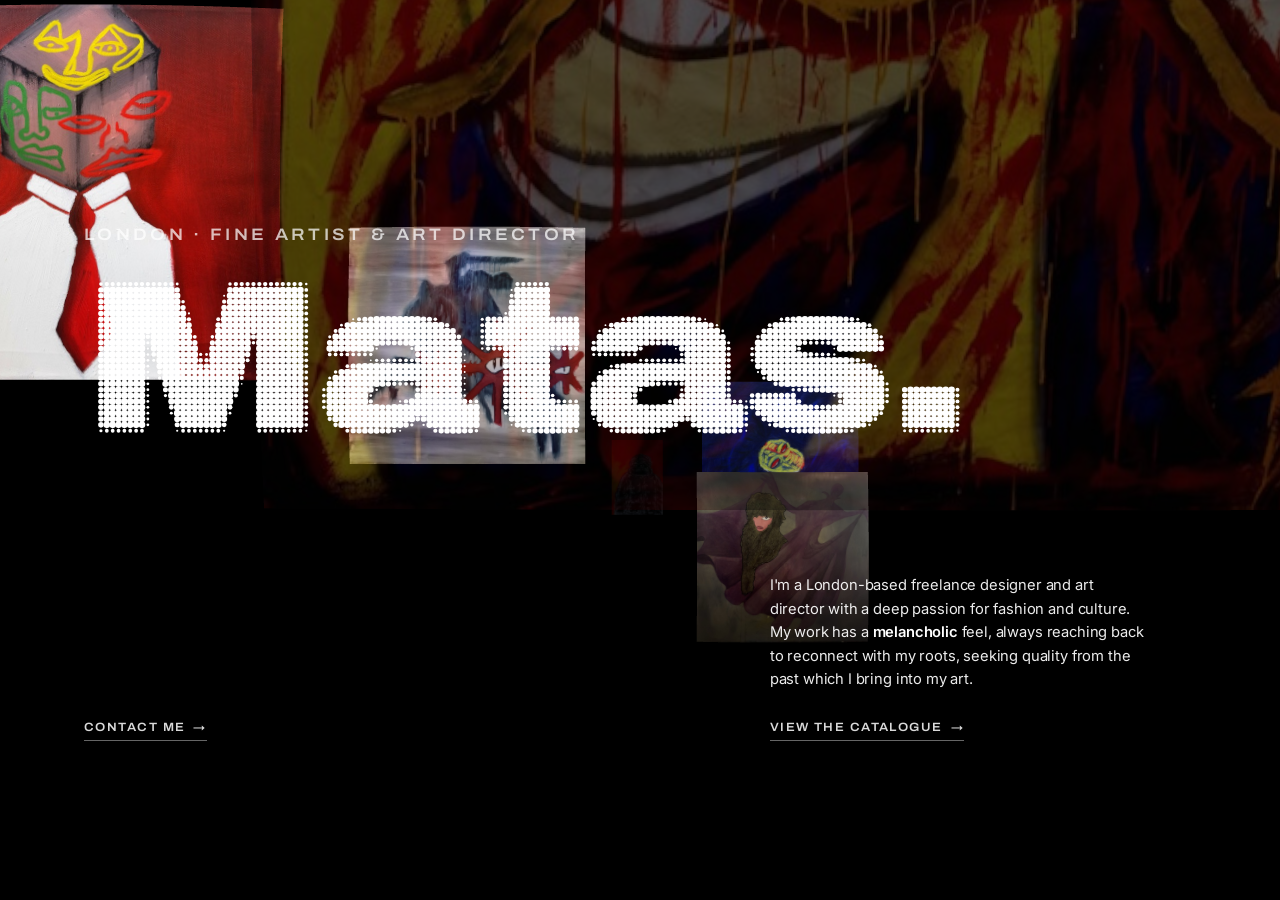
==== commit 9b4a75d9: "Remove the £1 test item Co-Authored-By: Claude Opus 5.5 <noreply@anthropic.com>" ====
--- a/index.html
+++ b/index.html
@@ -27,7 +27,7 @@
 <link rel="icon" href="icon-512.png" sizes="512x512" type="image/png">
 <link rel="apple-touch-icon" href="apple-touch-icon.png">
 <link rel="preconnect" href="https://fonts.googleapis.com"><link rel="preconnect" href="https://fonts.gstatic.com" crossorigin><link href="https://fonts.googleapis.com/css2?family=Archivo:wdth,wght@100..125,500..900&family=Inter:wght@400;500;600&display=swap" rel="stylesheet">
-<link rel="stylesheet" href="styles.css?v=mvtrqg8a">
+<link rel="stylesheet" href="styles.css?v=mvtruz1y">
 </head>
 <script type="application/ld+json">{"@context":"https://schema.org","@type":"Person","name":"Matas","alternateName":"Matas — Fine Artist","url":"https://mat4s.com","email":"mailto:matas@mail.com","jobTitle":["Fine Artist","Painter","Art Director"],"hasOccupation":{"@type":"Occupation","name":"Fine Artist","occupationLocation":{"@type":"City","name":"London"}},"description":"London-based fine artist and art director working in oil and acrylic on canvas and on banknotes, exploring identity, corruption, money and the erosion of the self.","disambiguatingDescription":"Contemporary expressionist painter based in London, not the Danish retail chain of the same name.","address":{"@type":"PostalAddress","addressLocality":"London","addressCountry":"GB"},"nationality":{"@type":"Country","name":"Lithuania"},"knowsAbout":["Expressionist painting","Oil painting","Contemporary art","Figurative painting","Art direction"],"sameAs":["https://www.instagram.com/bloodtvx/"],"mainEntityOfPage":{"@type":"WebPage","@id":"https://mat4s.com/"}}</script>
 <script type="application/ld+json">{"@context":"https://schema.org","@type":"WebSite","name":"Matas — Fine Art","url":"https://mat4s.com","inLanguage":"en-GB","author":{"@type":"Person","name":"Matas"}}</script>
@@ -99,6 +99,6 @@
 
   <script>window.__MATAS_WORKS__ = ["assets/thumbs/img-cd3be181-369c-4c3b-9103-0a0d3c45fcec.jpg","assets/thumbs/img-d51b01d7-4450-4bf9-b7cd-f0d9324e289b.jpg","assets/thumbs/img-a86574f8-7e68-40d0-95b6-8b289221bf09.jpg","assets/thumbs/img-b364f682-e3d1-416a-80cf-90b556a73d99.jpg","assets/thumbs/img-b01cbe59-e2d8-43f0-8ff6-9f8cd67b78cc.jpg","assets/thumbs/img-81e28c86-865a-480e-8396-a0b910a30fb2.jpg","assets/thumbs/img-8b59a1f1-c239-43d4-9979-f3254cedb56a.jpg","assets/thumbs/img-45a74f5e-d016-427e-a1b7-248f466e1ce7.jpg","assets/thumbs/img-8d0863b2-504a-43ad-9a31-b4f67ece96c8.jpg","assets/thumbs/img-9c4986b9-90ee-48c9-8bc0-05dc934ac0ad.jpg","assets/thumbs/img-a5b54075-f5e3-4a4c-98c6-930391dec989.jpg","assets/thumbs/img-8cd8e54d-08d6-4fa5-ba80-a523fd7424c2.jpg","assets/thumbs/img-new-05.jpg","assets/thumbs/img-new-06.jpg","assets/thumbs/img-new-07.jpg","assets/thumbs/img-new-08.jpg","assets/thumbs/img-new-10.jpg","assets/thumbs/img-new-11.jpg"];</script>
   <script type="importmap">{"imports":{"three":"./vendor/three.module.min.js"}}</script>
-  <script type="module" src="gallery.js?v=mvtrqg8a"></script>
-  <script type="module" src="halftone.js?v=mvtrqg8a"></script>
+  <script type="module" src="gallery.js?v=mvtruz1y"></script>
+  <script type="module" src="halftone.js?v=mvtruz1y"></script>
 </body></html>
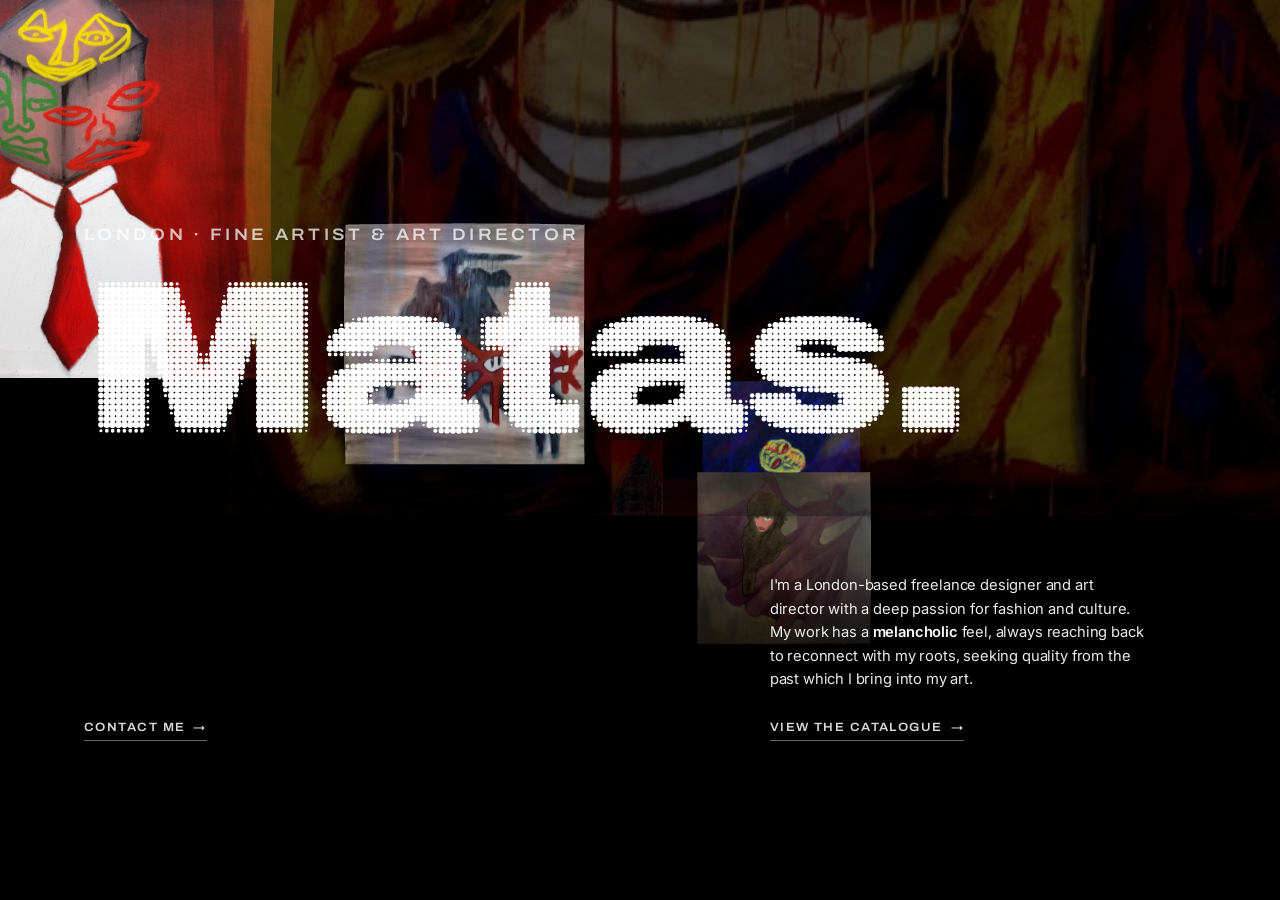
==== commit a462e955: "Sell prints of 014 only, in creativehub's 30/40/50/70 cm square sizes Every other painting drops its" ====
--- a/index.html
+++ b/index.html
@@ -27,7 +27,7 @@
 <link rel="icon" href="icon-512.png" sizes="512x512" type="image/png">
 <link rel="apple-touch-icon" href="apple-touch-icon.png">
 <link rel="preconnect" href="https://fonts.googleapis.com"><link rel="preconnect" href="https://fonts.gstatic.com" crossorigin><link href="https://fonts.googleapis.com/css2?family=Archivo:wdth,wght@100..125,500..900&family=Inter:wght@400;500;600&display=swap" rel="stylesheet">
-<link rel="stylesheet" href="styles.css?v=mvtruz1y">
+<link rel="stylesheet" href="styles.css?v=mw5avepy">
 </head>
 <script type="application/ld+json">{"@context":"https://schema.org","@type":"Person","name":"Matas","alternateName":"Matas — Fine Artist","url":"https://mat4s.com","email":"mailto:matas@mail.com","jobTitle":["Fine Artist","Painter","Art Director"],"hasOccupation":{"@type":"Occupation","name":"Fine Artist","occupationLocation":{"@type":"City","name":"London"}},"description":"London-based fine artist and art director working in oil and acrylic on canvas and on banknotes, exploring identity, corruption, money and the erosion of the self.","disambiguatingDescription":"Contemporary expressionist painter based in London, not the Danish retail chain of the same name.","address":{"@type":"PostalAddress","addressLocality":"London","addressCountry":"GB"},"nationality":{"@type":"Country","name":"Lithuania"},"knowsAbout":["Expressionist painting","Oil painting","Contemporary art","Figurative painting","Art direction"],"sameAs":["https://www.instagram.com/bloodtvx/"],"mainEntityOfPage":{"@type":"WebPage","@id":"https://mat4s.com/"}}</script>
 <script type="application/ld+json">{"@context":"https://schema.org","@type":"WebSite","name":"Matas — Fine Art","url":"https://mat4s.com","inLanguage":"en-GB","author":{"@type":"Person","name":"Matas"}}</script>
@@ -99,6 +99,6 @@
 
   <script>window.__MATAS_WORKS__ = ["assets/thumbs/img-cd3be181-369c-4c3b-9103-0a0d3c45fcec.jpg","assets/thumbs/img-d51b01d7-4450-4bf9-b7cd-f0d9324e289b.jpg","assets/thumbs/img-a86574f8-7e68-40d0-95b6-8b289221bf09.jpg","assets/thumbs/img-b364f682-e3d1-416a-80cf-90b556a73d99.jpg","assets/thumbs/img-b01cbe59-e2d8-43f0-8ff6-9f8cd67b78cc.jpg","assets/thumbs/img-81e28c86-865a-480e-8396-a0b910a30fb2.jpg","assets/thumbs/img-8b59a1f1-c239-43d4-9979-f3254cedb56a.jpg","assets/thumbs/img-45a74f5e-d016-427e-a1b7-248f466e1ce7.jpg","assets/thumbs/img-8d0863b2-504a-43ad-9a31-b4f67ece96c8.jpg","assets/thumbs/img-9c4986b9-90ee-48c9-8bc0-05dc934ac0ad.jpg","assets/thumbs/img-a5b54075-f5e3-4a4c-98c6-930391dec989.jpg","assets/thumbs/img-8cd8e54d-08d6-4fa5-ba80-a523fd7424c2.jpg","assets/thumbs/img-new-05.jpg","assets/thumbs/img-new-06.jpg","assets/thumbs/img-new-07.jpg","assets/thumbs/img-new-08.jpg","assets/thumbs/img-new-10.jpg","assets/thumbs/img-new-11.jpg"];</script>
   <script type="importmap">{"imports":{"three":"./vendor/three.module.min.js"}}</script>
-  <script type="module" src="gallery.js?v=mvtruz1y"></script>
-  <script type="module" src="halftone.js?v=mvtruz1y"></script>
+  <script type="module" src="gallery.js?v=mw5avepy"></script>
+  <script type="module" src="halftone.js?v=mw5avepy"></script>
 </body></html>
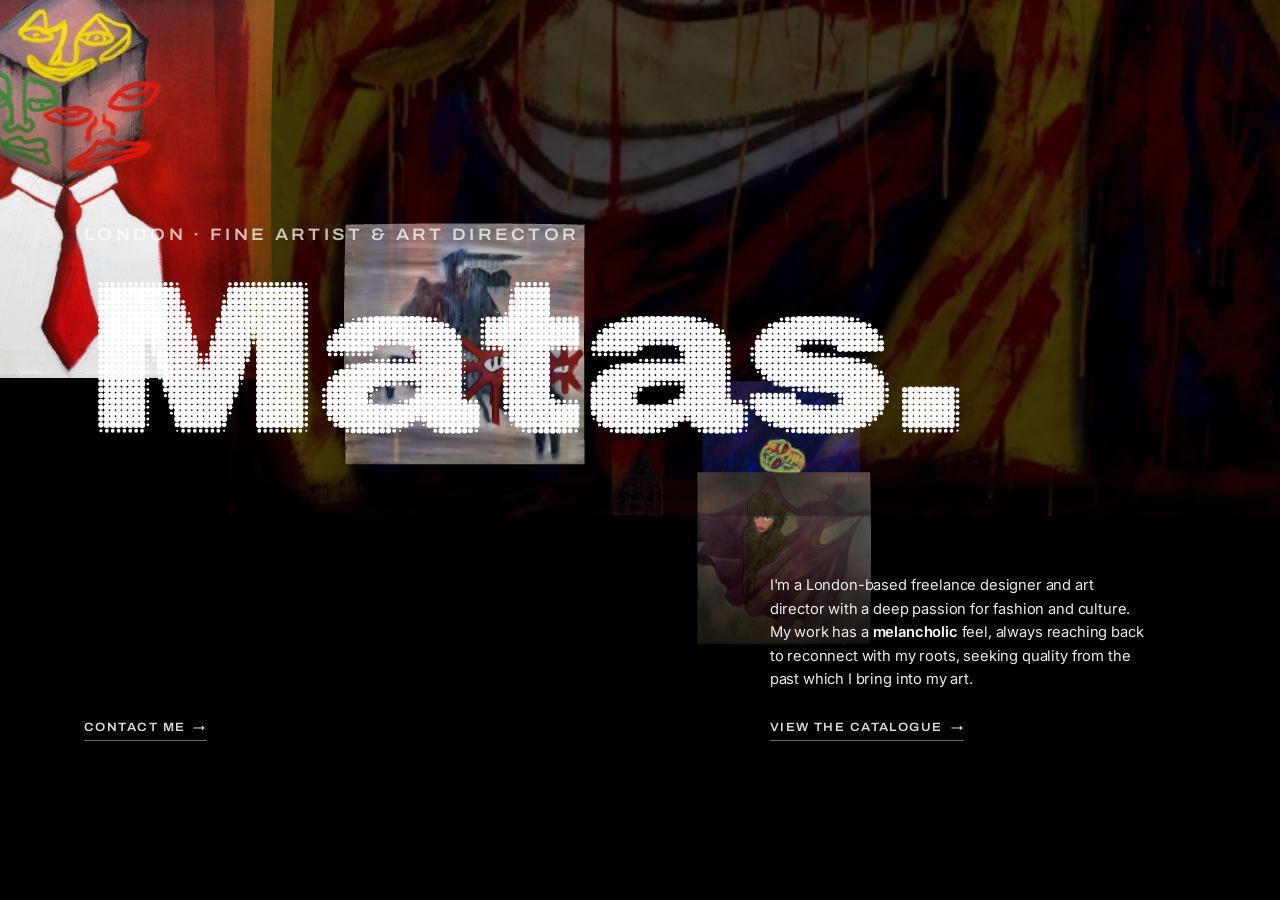
==== commit 34412f3b: "014 prints at real prices, with black-frame options 30×30 £89 / framed £164, 40×40 £149 / £224, 50×5" ====
--- a/index.html
+++ b/index.html
@@ -27,7 +27,7 @@
 <link rel="icon" href="icon-512.png" sizes="512x512" type="image/png">
 <link rel="apple-touch-icon" href="apple-touch-icon.png">
 <link rel="preconnect" href="https://fonts.googleapis.com"><link rel="preconnect" href="https://fonts.gstatic.com" crossorigin><link href="https://fonts.googleapis.com/css2?family=Archivo:wdth,wght@100..125,500..900&family=Inter:wght@400;500;600&display=swap" rel="stylesheet">
-<link rel="stylesheet" href="styles.css?v=mw5avepy">
+<link rel="stylesheet" href="styles.css?v=mw5b1v7m">
 </head>
 <script type="application/ld+json">{"@context":"https://schema.org","@type":"Person","name":"Matas","alternateName":"Matas — Fine Artist","url":"https://mat4s.com","email":"mailto:matas@mail.com","jobTitle":["Fine Artist","Painter","Art Director"],"hasOccupation":{"@type":"Occupation","name":"Fine Artist","occupationLocation":{"@type":"City","name":"London"}},"description":"London-based fine artist and art director working in oil and acrylic on canvas and on banknotes, exploring identity, corruption, money and the erosion of the self.","disambiguatingDescription":"Contemporary expressionist painter based in London, not the Danish retail chain of the same name.","address":{"@type":"PostalAddress","addressLocality":"London","addressCountry":"GB"},"nationality":{"@type":"Country","name":"Lithuania"},"knowsAbout":["Expressionist painting","Oil painting","Contemporary art","Figurative painting","Art direction"],"sameAs":["https://www.instagram.com/bloodtvx/"],"mainEntityOfPage":{"@type":"WebPage","@id":"https://mat4s.com/"}}</script>
 <script type="application/ld+json">{"@context":"https://schema.org","@type":"WebSite","name":"Matas — Fine Art","url":"https://mat4s.com","inLanguage":"en-GB","author":{"@type":"Person","name":"Matas"}}</script>
@@ -99,6 +99,6 @@
 
   <script>window.__MATAS_WORKS__ = ["assets/thumbs/img-cd3be181-369c-4c3b-9103-0a0d3c45fcec.jpg","assets/thumbs/img-d51b01d7-4450-4bf9-b7cd-f0d9324e289b.jpg","assets/thumbs/img-a86574f8-7e68-40d0-95b6-8b289221bf09.jpg","assets/thumbs/img-b364f682-e3d1-416a-80cf-90b556a73d99.jpg","assets/thumbs/img-b01cbe59-e2d8-43f0-8ff6-9f8cd67b78cc.jpg","assets/thumbs/img-81e28c86-865a-480e-8396-a0b910a30fb2.jpg","assets/thumbs/img-8b59a1f1-c239-43d4-9979-f3254cedb56a.jpg","assets/thumbs/img-45a74f5e-d016-427e-a1b7-248f466e1ce7.jpg","assets/thumbs/img-8d0863b2-504a-43ad-9a31-b4f67ece96c8.jpg","assets/thumbs/img-9c4986b9-90ee-48c9-8bc0-05dc934ac0ad.jpg","assets/thumbs/img-a5b54075-f5e3-4a4c-98c6-930391dec989.jpg","assets/thumbs/img-8cd8e54d-08d6-4fa5-ba80-a523fd7424c2.jpg","assets/thumbs/img-new-05.jpg","assets/thumbs/img-new-06.jpg","assets/thumbs/img-new-07.jpg","assets/thumbs/img-new-08.jpg","assets/thumbs/img-new-10.jpg","assets/thumbs/img-new-11.jpg"];</script>
   <script type="importmap">{"imports":{"three":"./vendor/three.module.min.js"}}</script>
-  <script type="module" src="gallery.js?v=mw5avepy"></script>
-  <script type="module" src="halftone.js?v=mw5avepy"></script>
+  <script type="module" src="gallery.js?v=mw5b1v7m"></script>
+  <script type="module" src="halftone.js?v=mw5b1v7m"></script>
 </body></html>
--- a/styles.css
+++ b/styles.css
@@ -1083,3 +1083,13 @@
   padding: 10px 14px; background: #fff3c4; border: 1px solid #e5c95c; border-radius: 2px; font-size: 13px; }
 .test-pay[hidden] { display: none; }
 .test-pay p { margin: 0; }
+.print-finish { color: var(--muted); font-size: 12px; margin-left: 4px; }
+/* one tidy row per print option: size + finish | price | add */
+.print-opts .buy-line { display: grid; grid-template-columns: 1fr auto auto; align-items: center; gap: 6px 14px; width: 100%; padding: 4px 0; border-bottom: 1px solid var(--line-soft); }
+.print-opts .buy-line:last-child { border-bottom: 0; }
+.print-opts .print-size { white-space: nowrap; }
+.print-opts .cart-add { padding: 3px 8px; font-size: 10px; }
+@media (max-width: 420px) {
+  .print-opts .buy-line { grid-template-columns: 1fr auto; }
+  .print-opts .cart-add { grid-column: 1 / -1; justify-self: start; }
+}
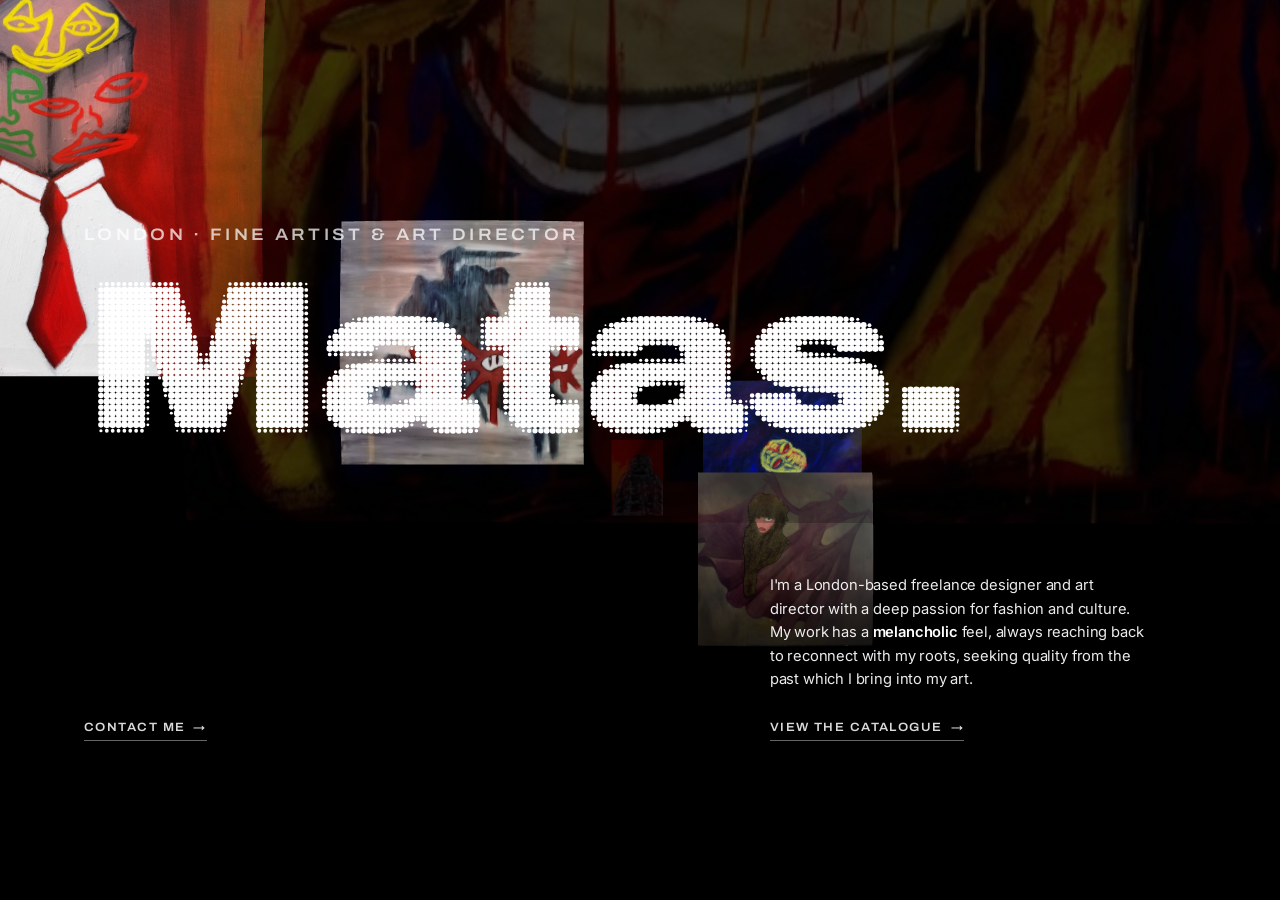
==== commit 31faf170: "Prints sit behind a Buy print dropdown (from £89) Native <details>, so it works by keyboard, screen " ====
--- a/index.html
+++ b/index.html
@@ -27,7 +27,7 @@
 <link rel="icon" href="icon-512.png" sizes="512x512" type="image/png">
 <link rel="apple-touch-icon" href="apple-touch-icon.png">
 <link rel="preconnect" href="https://fonts.googleapis.com"><link rel="preconnect" href="https://fonts.gstatic.com" crossorigin><link href="https://fonts.googleapis.com/css2?family=Archivo:wdth,wght@100..125,500..900&family=Inter:wght@400;500;600&display=swap" rel="stylesheet">
-<link rel="stylesheet" href="styles.css?v=mw5b1v7m">
+<link rel="stylesheet" href="styles.css?v=mw5d58lx">
 </head>
 <script type="application/ld+json">{"@context":"https://schema.org","@type":"Person","name":"Matas","alternateName":"Matas — Fine Artist","url":"https://mat4s.com","email":"mailto:matas@mail.com","jobTitle":["Fine Artist","Painter","Art Director"],"hasOccupation":{"@type":"Occupation","name":"Fine Artist","occupationLocation":{"@type":"City","name":"London"}},"description":"London-based fine artist and art director working in oil and acrylic on canvas and on banknotes, exploring identity, corruption, money and the erosion of the self.","disambiguatingDescription":"Contemporary expressionist painter based in London, not the Danish retail chain of the same name.","address":{"@type":"PostalAddress","addressLocality":"London","addressCountry":"GB"},"nationality":{"@type":"Country","name":"Lithuania"},"knowsAbout":["Expressionist painting","Oil painting","Contemporary art","Figurative painting","Art direction"],"sameAs":["https://www.instagram.com/bloodtvx/"],"mainEntityOfPage":{"@type":"WebPage","@id":"https://mat4s.com/"}}</script>
 <script type="application/ld+json">{"@context":"https://schema.org","@type":"WebSite","name":"Matas — Fine Art","url":"https://mat4s.com","inLanguage":"en-GB","author":{"@type":"Person","name":"Matas"}}</script>
@@ -99,6 +99,6 @@
 
   <script>window.__MATAS_WORKS__ = ["assets/thumbs/img-cd3be181-369c-4c3b-9103-0a0d3c45fcec.jpg","assets/thumbs/img-d51b01d7-4450-4bf9-b7cd-f0d9324e289b.jpg","assets/thumbs/img-a86574f8-7e68-40d0-95b6-8b289221bf09.jpg","assets/thumbs/img-b364f682-e3d1-416a-80cf-90b556a73d99.jpg","assets/thumbs/img-b01cbe59-e2d8-43f0-8ff6-9f8cd67b78cc.jpg","assets/thumbs/img-81e28c86-865a-480e-8396-a0b910a30fb2.jpg","assets/thumbs/img-8b59a1f1-c239-43d4-9979-f3254cedb56a.jpg","assets/thumbs/img-45a74f5e-d016-427e-a1b7-248f466e1ce7.jpg","assets/thumbs/img-8d0863b2-504a-43ad-9a31-b4f67ece96c8.jpg","assets/thumbs/img-9c4986b9-90ee-48c9-8bc0-05dc934ac0ad.jpg","assets/thumbs/img-a5b54075-f5e3-4a4c-98c6-930391dec989.jpg","assets/thumbs/img-8cd8e54d-08d6-4fa5-ba80-a523fd7424c2.jpg","assets/thumbs/img-new-05.jpg","assets/thumbs/img-new-06.jpg","assets/thumbs/img-new-07.jpg","assets/thumbs/img-new-08.jpg","assets/thumbs/img-new-10.jpg","assets/thumbs/img-new-11.jpg"];</script>
   <script type="importmap">{"imports":{"three":"./vendor/three.module.min.js"}}</script>
-  <script type="module" src="gallery.js?v=mw5b1v7m"></script>
-  <script type="module" src="halftone.js?v=mw5b1v7m"></script>
+  <script type="module" src="gallery.js?v=mw5d58lx"></script>
+  <script type="module" src="halftone.js?v=mw5d58lx"></script>
 </body></html>
--- a/styles.css
+++ b/styles.css
@@ -1093,3 +1093,30 @@
   .print-opts .buy-line { grid-template-columns: 1fr auto; }
   .print-opts .cart-add { grid-column: 1 / -1; justify-self: start; }
 }
+
+/* "Buy print" dropdown on the catalogue (014) */
+.print-menu { width: 100%; }
+.print-menu > summary {
+  list-style: none; cursor: pointer; display: inline-flex; align-items: center; gap: 10px;
+  font-family: var(--display); font-weight: 600; font-stretch: 108%; font-size: 11px;
+  letter-spacing: 0.12em; text-transform: uppercase; color: #fff; background: var(--accent);
+  border-radius: 2px; padding: 8px 12px; user-select: none;
+  transition: background 0.25s var(--ease);
+}
+.print-menu > summary::-webkit-details-marker { display: none; }
+.print-menu > summary:hover { background: var(--blue-deep); }
+.print-menu > summary:focus-visible { outline: 2px solid var(--accent); outline-offset: 3px; }
+.print-from { font-weight: 500; letter-spacing: 0.06em; text-transform: none; font-size: 12px; opacity: 0.85; }
+.print-chev { width: 7px; height: 7px; border-right: 1.5px solid currentColor; border-bottom: 1.5px solid currentColor;
+  transform: translateY(-2px) rotate(45deg); transition: transform 0.25s var(--ease); }
+.print-menu[open] > summary .print-chev { transform: translateY(2px) rotate(-135deg); }
+.print-menu .print-opts {
+  margin-top: 10px; padding: 6px 12px; border: 1px solid var(--line); border-radius: 2px; background: var(--paper);
+  animation: print-menu-in 0.25s var(--ease);
+}
+@keyframes print-menu-in { from { opacity: 0; transform: translateY(-4px); } }
+@media (prefers-reduced-motion: reduce) { .print-menu .print-opts { animation: none; } .print-chev { transition: none; } }
+.print-menu .buy-line { grid-template-columns: minmax(0, 1fr) auto auto; }
+.print-menu .print-size { white-space: normal; }
+.print-menu .print-finish { white-space: nowrap; }
+.print-menu .cart-add { white-space: nowrap; }
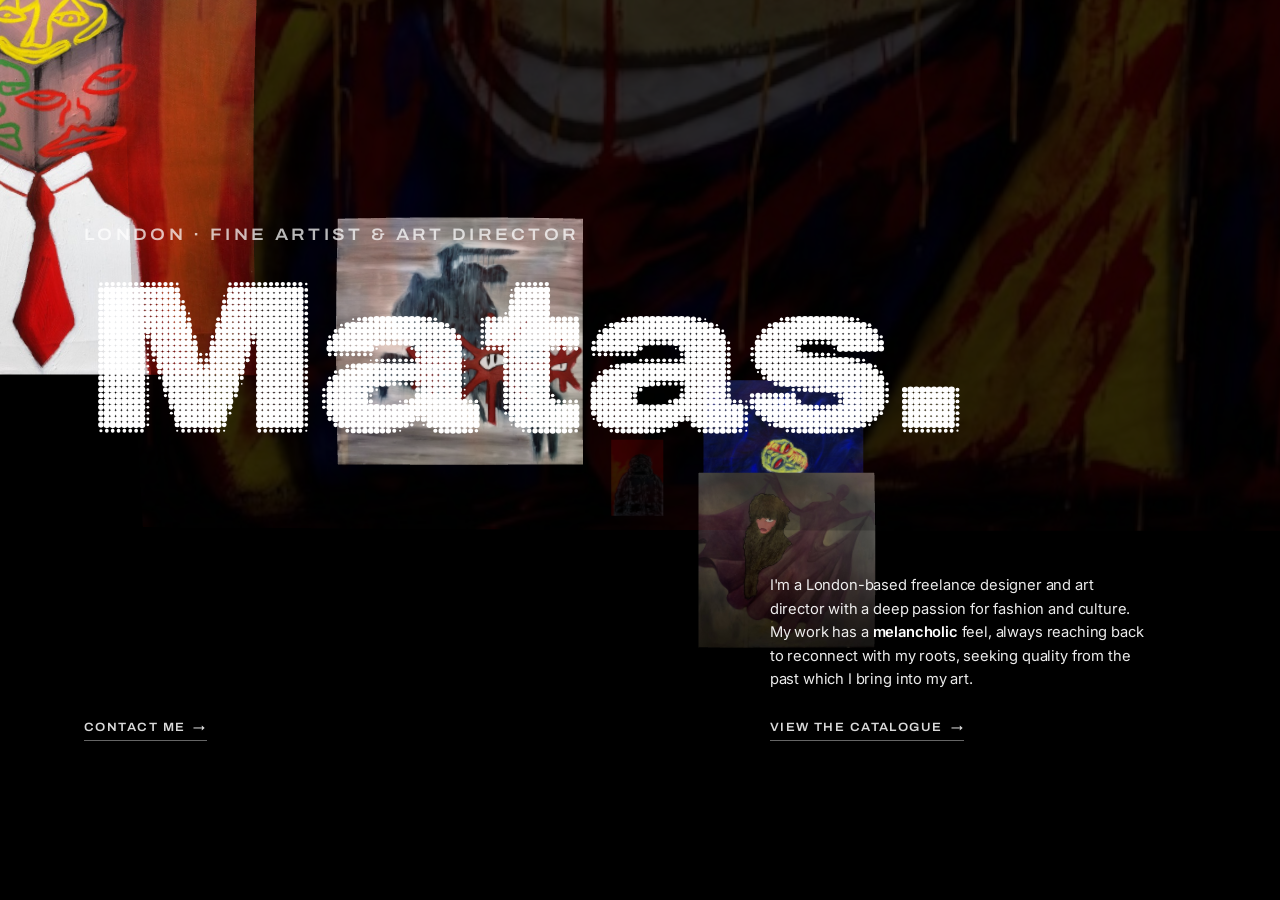
==== commit 27308c67: "Swap the art page headline and wordmark The big heading is now "Matas." and the top-left wordmark re" ====
--- a/index.html
+++ b/index.html
@@ -27,7 +27,7 @@
 <link rel="icon" href="icon-512.png" sizes="512x512" type="image/png">
 <link rel="apple-touch-icon" href="apple-touch-icon.png">
 <link rel="preconnect" href="https://fonts.googleapis.com"><link rel="preconnect" href="https://fonts.gstatic.com" crossorigin><link href="https://fonts.googleapis.com/css2?family=Archivo:wdth,wght@100..125,500..900&family=Inter:wght@400;500;600&display=swap" rel="stylesheet">
-<link rel="stylesheet" href="styles.css?v=mw5d58lx">
+<link rel="stylesheet" href="styles.css?v=mwaozhco">
 </head>
 <script type="application/ld+json">{"@context":"https://schema.org","@type":"Person","name":"Matas","alternateName":"Matas — Fine Artist","url":"https://mat4s.com","email":"mailto:matas@mail.com","jobTitle":["Fine Artist","Painter","Art Director"],"hasOccupation":{"@type":"Occupation","name":"Fine Artist","occupationLocation":{"@type":"City","name":"London"}},"description":"London-based fine artist and art director working in oil and acrylic on canvas and on banknotes, exploring identity, corruption, money and the erosion of the self.","disambiguatingDescription":"Contemporary expressionist painter based in London, not the Danish retail chain of the same name.","address":{"@type":"PostalAddress","addressLocality":"London","addressCountry":"GB"},"nationality":{"@type":"Country","name":"Lithuania"},"knowsAbout":["Expressionist painting","Oil painting","Contemporary art","Figurative painting","Art direction"],"sameAs":["https://www.instagram.com/bloodtvx/"],"mainEntityOfPage":{"@type":"WebPage","@id":"https://mat4s.com/"}}</script>
 <script type="application/ld+json">{"@context":"https://schema.org","@type":"WebSite","name":"Matas — Fine Art","url":"https://mat4s.com","inLanguage":"en-GB","author":{"@type":"Person","name":"Matas"}}</script>
@@ -99,6 +99,6 @@
 
   <script>window.__MATAS_WORKS__ = ["assets/thumbs/img-cd3be181-369c-4c3b-9103-0a0d3c45fcec.jpg","assets/thumbs/img-d51b01d7-4450-4bf9-b7cd-f0d9324e289b.jpg","assets/thumbs/img-a86574f8-7e68-40d0-95b6-8b289221bf09.jpg","assets/thumbs/img-b364f682-e3d1-416a-80cf-90b556a73d99.jpg","assets/thumbs/img-b01cbe59-e2d8-43f0-8ff6-9f8cd67b78cc.jpg","assets/thumbs/img-81e28c86-865a-480e-8396-a0b910a30fb2.jpg","assets/thumbs/img-8b59a1f1-c239-43d4-9979-f3254cedb56a.jpg","assets/thumbs/img-45a74f5e-d016-427e-a1b7-248f466e1ce7.jpg","assets/thumbs/img-8d0863b2-504a-43ad-9a31-b4f67ece96c8.jpg","assets/thumbs/img-9c4986b9-90ee-48c9-8bc0-05dc934ac0ad.jpg","assets/thumbs/img-a5b54075-f5e3-4a4c-98c6-930391dec989.jpg","assets/thumbs/img-8cd8e54d-08d6-4fa5-ba80-a523fd7424c2.jpg","assets/thumbs/img-new-05.jpg","assets/thumbs/img-new-06.jpg","assets/thumbs/img-new-07.jpg","assets/thumbs/img-new-08.jpg","assets/thumbs/img-new-10.jpg","assets/thumbs/img-new-11.jpg"];</script>
   <script type="importmap">{"imports":{"three":"./vendor/three.module.min.js"}}</script>
-  <script type="module" src="gallery.js?v=mw5d58lx"></script>
-  <script type="module" src="halftone.js?v=mw5d58lx"></script>
+  <script type="module" src="gallery.js?v=mwaozhco"></script>
+  <script type="module" src="halftone.js?v=mwaozhco"></script>
 </body></html>
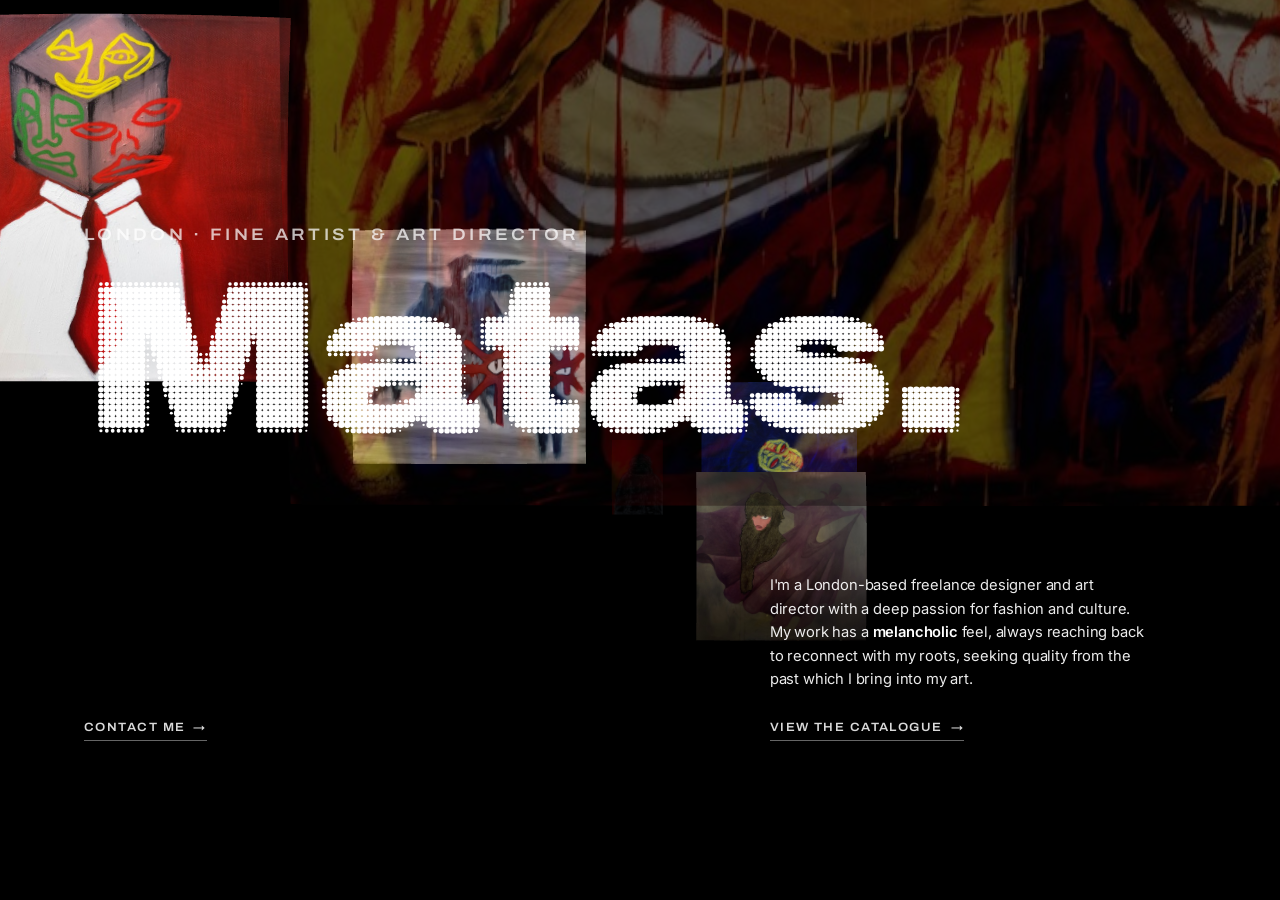
==== commit e4287e0b: "Drop the self-referential Fine Art nav item on the catalogue The wordmark now reads "Fine art." ther" ====
--- a/index.html
+++ b/index.html
@@ -27,7 +27,7 @@
 <link rel="icon" href="icon-512.png" sizes="512x512" type="image/png">
 <link rel="apple-touch-icon" href="apple-touch-icon.png">
 <link rel="preconnect" href="https://fonts.googleapis.com"><link rel="preconnect" href="https://fonts.gstatic.com" crossorigin><link href="https://fonts.googleapis.com/css2?family=Archivo:wdth,wght@100..125,500..900&family=Inter:wght@400;500;600&display=swap" rel="stylesheet">
-<link rel="stylesheet" href="styles.css?v=mwaozhco">
+<link rel="stylesheet" href="styles.css?v=mwap4oq3">
 </head>
 <script type="application/ld+json">{"@context":"https://schema.org","@type":"Person","name":"Matas","alternateName":"Matas — Fine Artist","url":"https://mat4s.com","email":"mailto:matas@mail.com","jobTitle":["Fine Artist","Painter","Art Director"],"hasOccupation":{"@type":"Occupation","name":"Fine Artist","occupationLocation":{"@type":"City","name":"London"}},"description":"London-based fine artist and art director working in oil and acrylic on canvas and on banknotes, exploring identity, corruption, money and the erosion of the self.","disambiguatingDescription":"Contemporary expressionist painter based in London, not the Danish retail chain of the same name.","address":{"@type":"PostalAddress","addressLocality":"London","addressCountry":"GB"},"nationality":{"@type":"Country","name":"Lithuania"},"knowsAbout":["Expressionist painting","Oil painting","Contemporary art","Figurative painting","Art direction"],"sameAs":["https://www.instagram.com/bloodtvx/"],"mainEntityOfPage":{"@type":"WebPage","@id":"https://mat4s.com/"}}</script>
 <script type="application/ld+json">{"@context":"https://schema.org","@type":"WebSite","name":"Matas — Fine Art","url":"https://mat4s.com","inLanguage":"en-GB","author":{"@type":"Person","name":"Matas"}}</script>
@@ -99,6 +99,6 @@
 
   <script>window.__MATAS_WORKS__ = ["assets/thumbs/img-cd3be181-369c-4c3b-9103-0a0d3c45fcec.jpg","assets/thumbs/img-d51b01d7-4450-4bf9-b7cd-f0d9324e289b.jpg","assets/thumbs/img-a86574f8-7e68-40d0-95b6-8b289221bf09.jpg","assets/thumbs/img-b364f682-e3d1-416a-80cf-90b556a73d99.jpg","assets/thumbs/img-b01cbe59-e2d8-43f0-8ff6-9f8cd67b78cc.jpg","assets/thumbs/img-81e28c86-865a-480e-8396-a0b910a30fb2.jpg","assets/thumbs/img-8b59a1f1-c239-43d4-9979-f3254cedb56a.jpg","assets/thumbs/img-45a74f5e-d016-427e-a1b7-248f466e1ce7.jpg","assets/thumbs/img-8d0863b2-504a-43ad-9a31-b4f67ece96c8.jpg","assets/thumbs/img-9c4986b9-90ee-48c9-8bc0-05dc934ac0ad.jpg","assets/thumbs/img-a5b54075-f5e3-4a4c-98c6-930391dec989.jpg","assets/thumbs/img-8cd8e54d-08d6-4fa5-ba80-a523fd7424c2.jpg","assets/thumbs/img-new-05.jpg","assets/thumbs/img-new-06.jpg","assets/thumbs/img-new-07.jpg","assets/thumbs/img-new-08.jpg","assets/thumbs/img-new-10.jpg","assets/thumbs/img-new-11.jpg"];</script>
   <script type="importmap">{"imports":{"three":"./vendor/three.module.min.js"}}</script>
-  <script type="module" src="gallery.js?v=mwaozhco"></script>
-  <script type="module" src="halftone.js?v=mwaozhco"></script>
+  <script type="module" src="gallery.js?v=mwap4oq3"></script>
+  <script type="module" src="halftone.js?v=mwap4oq3"></script>
 </body></html>
